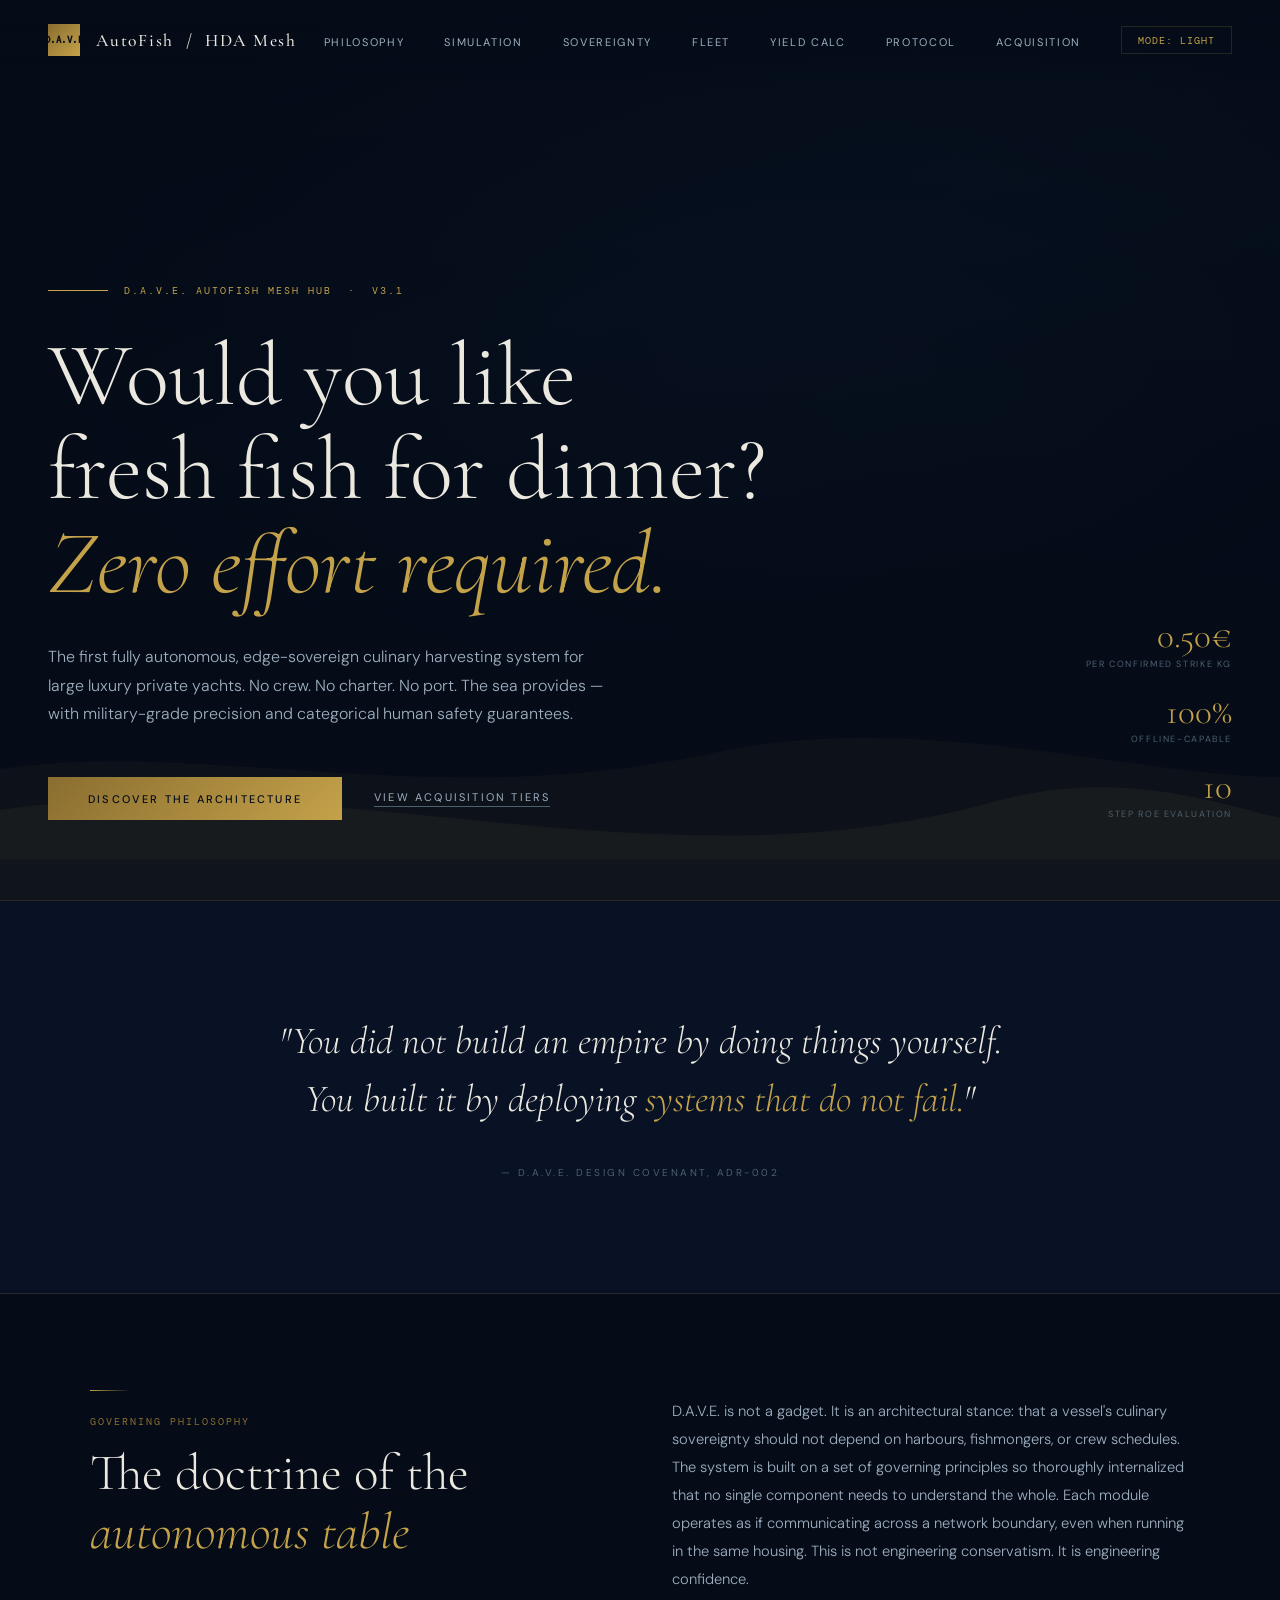
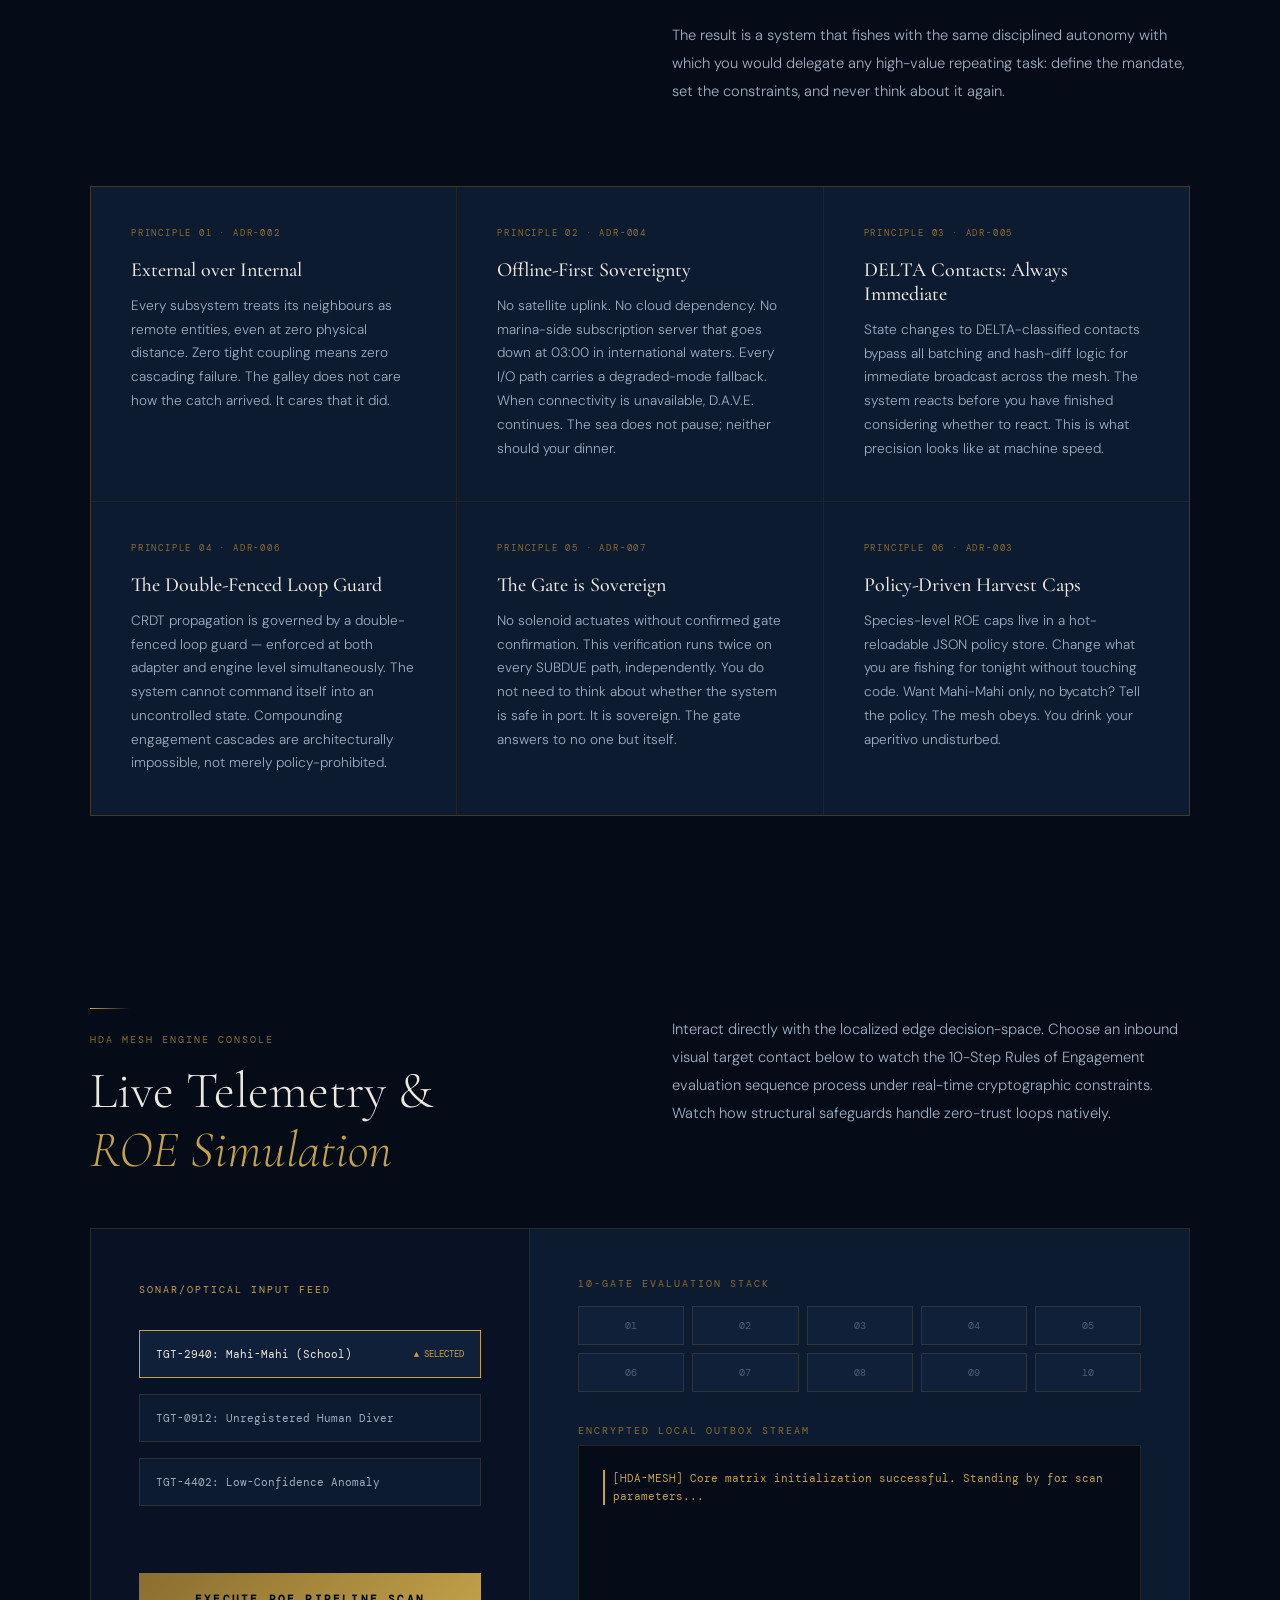
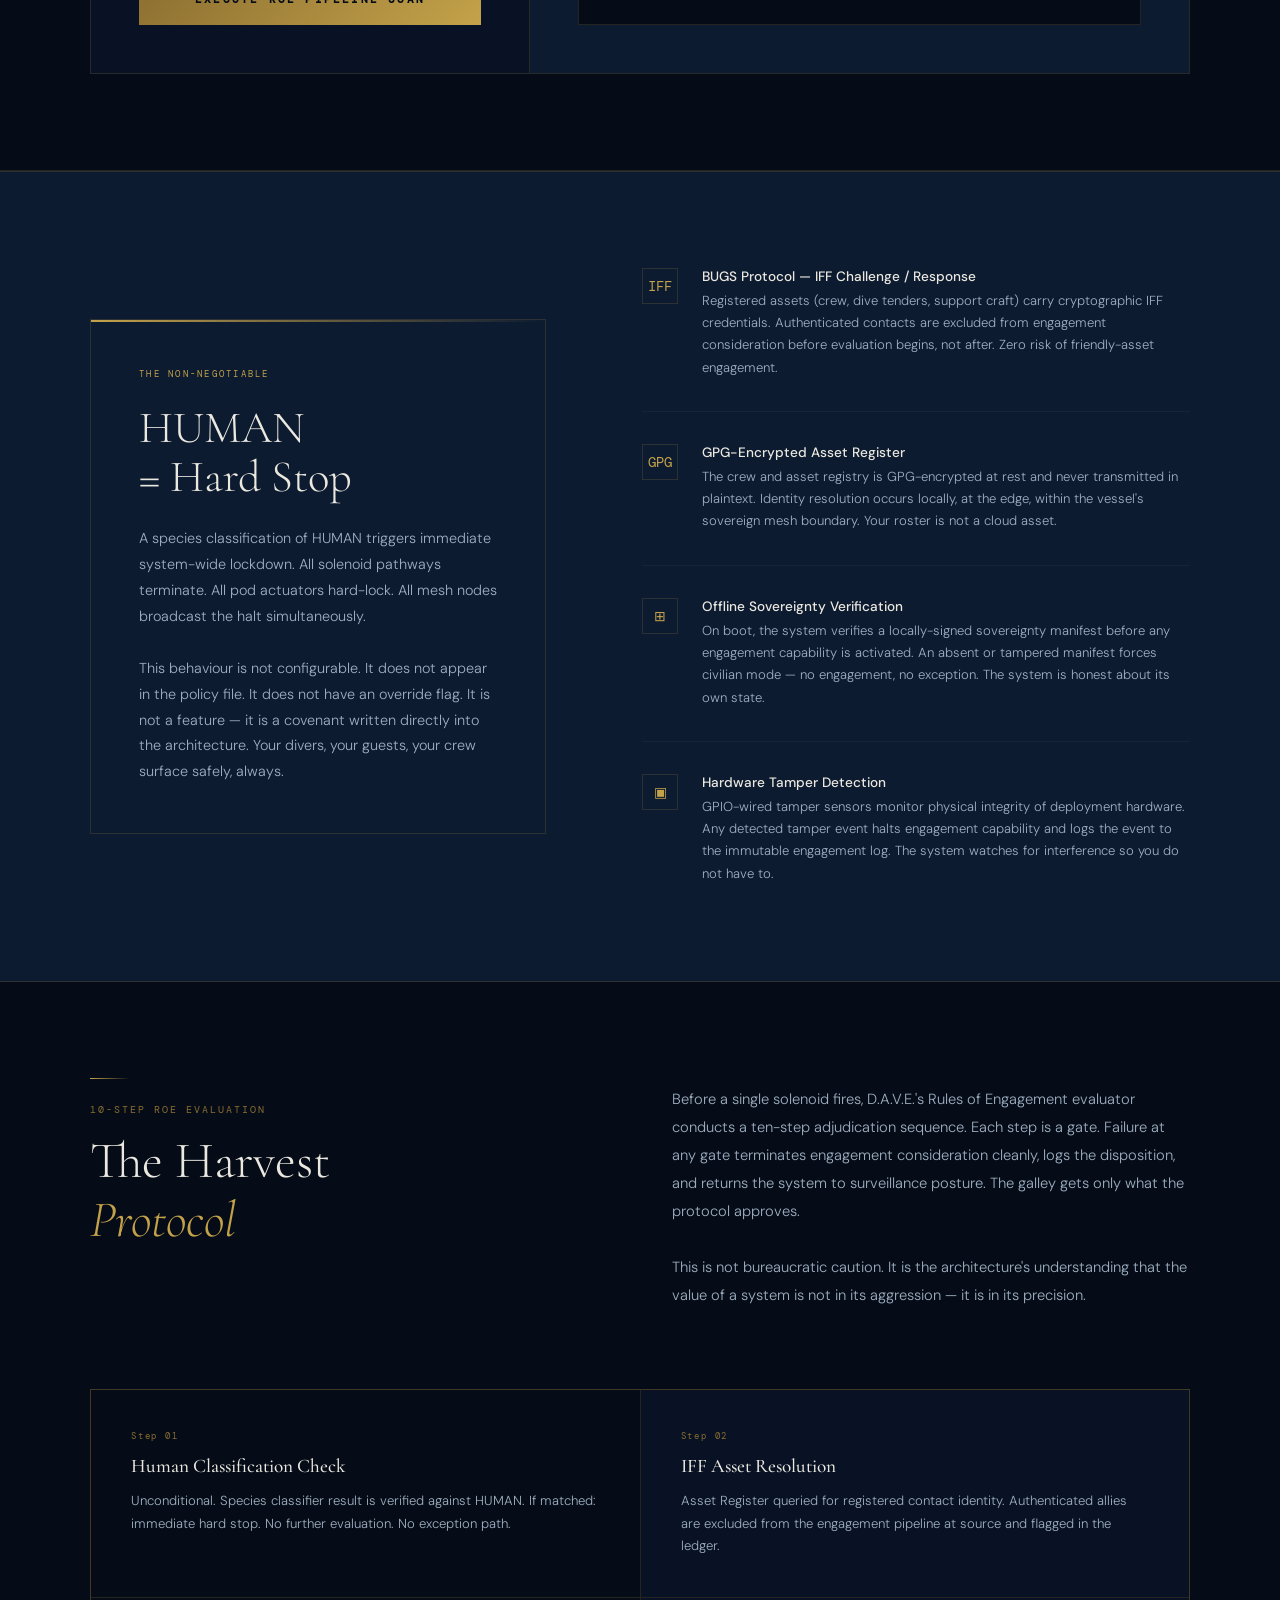
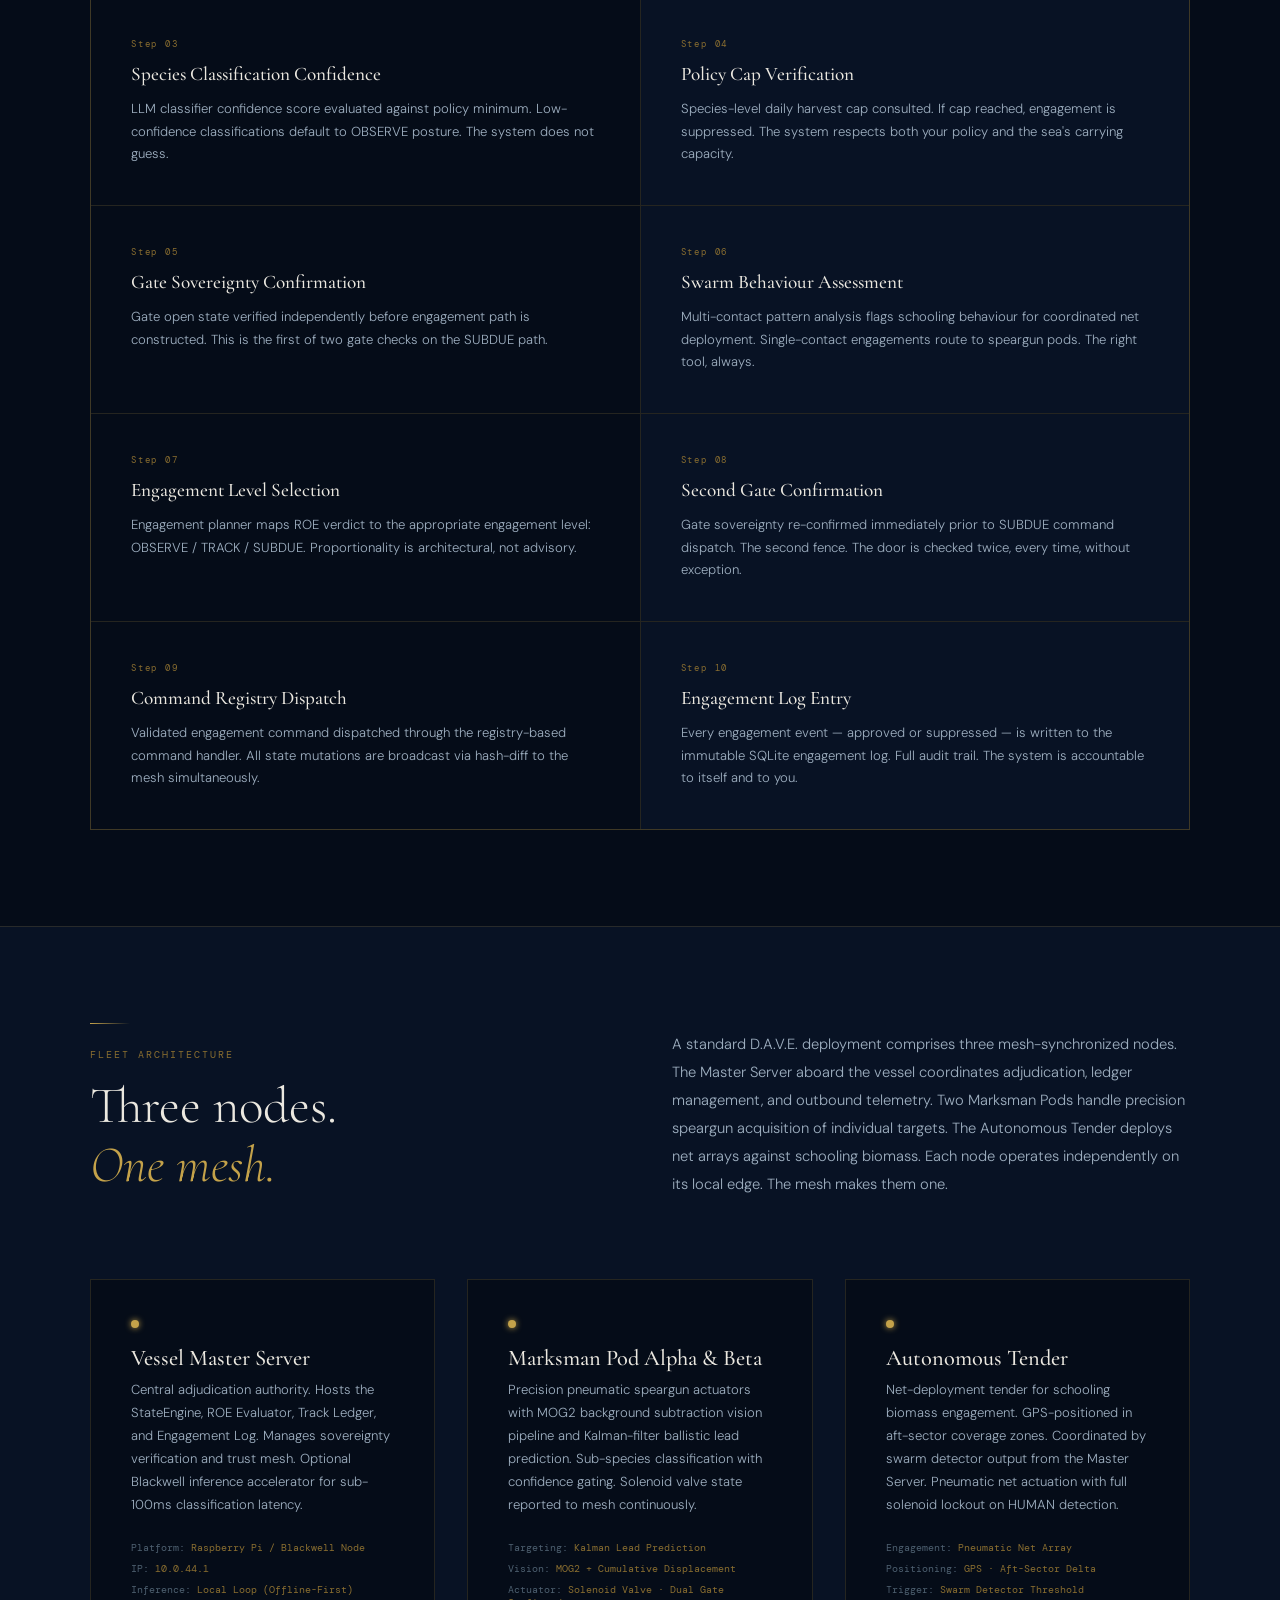
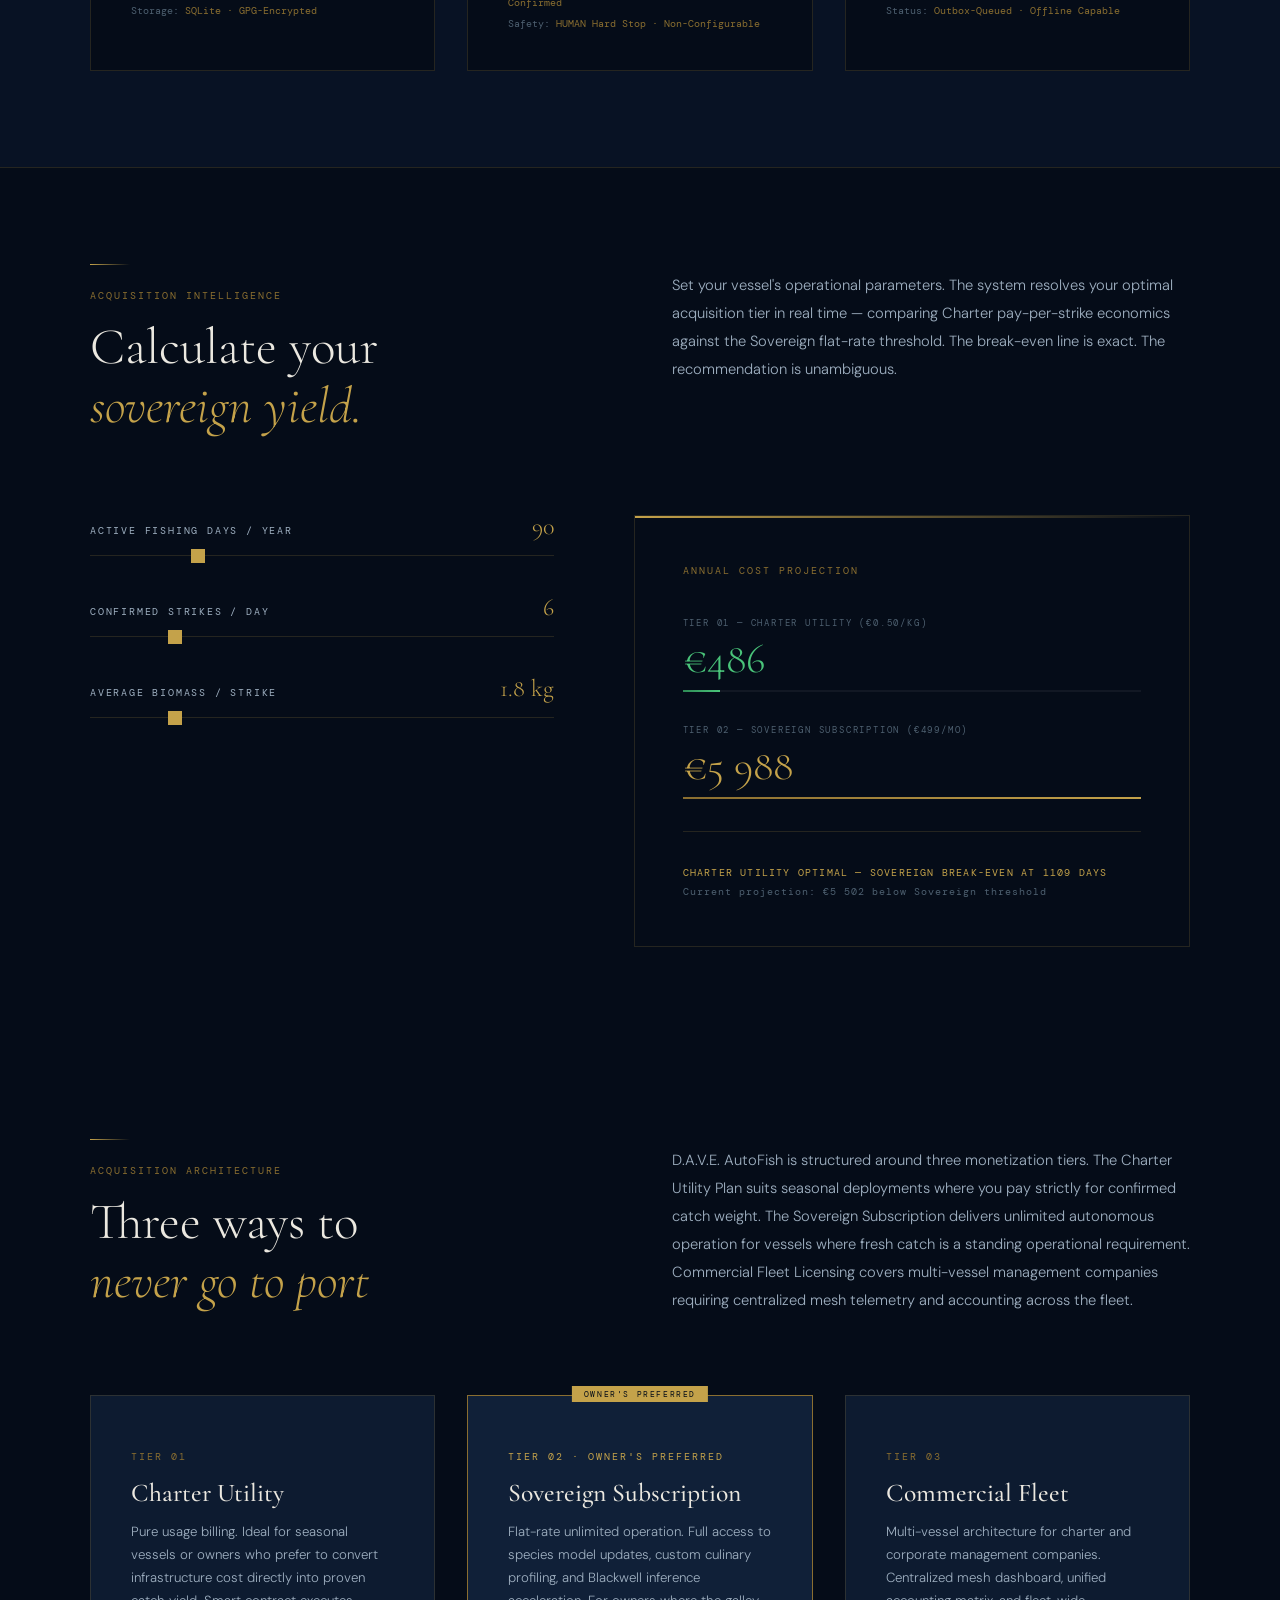
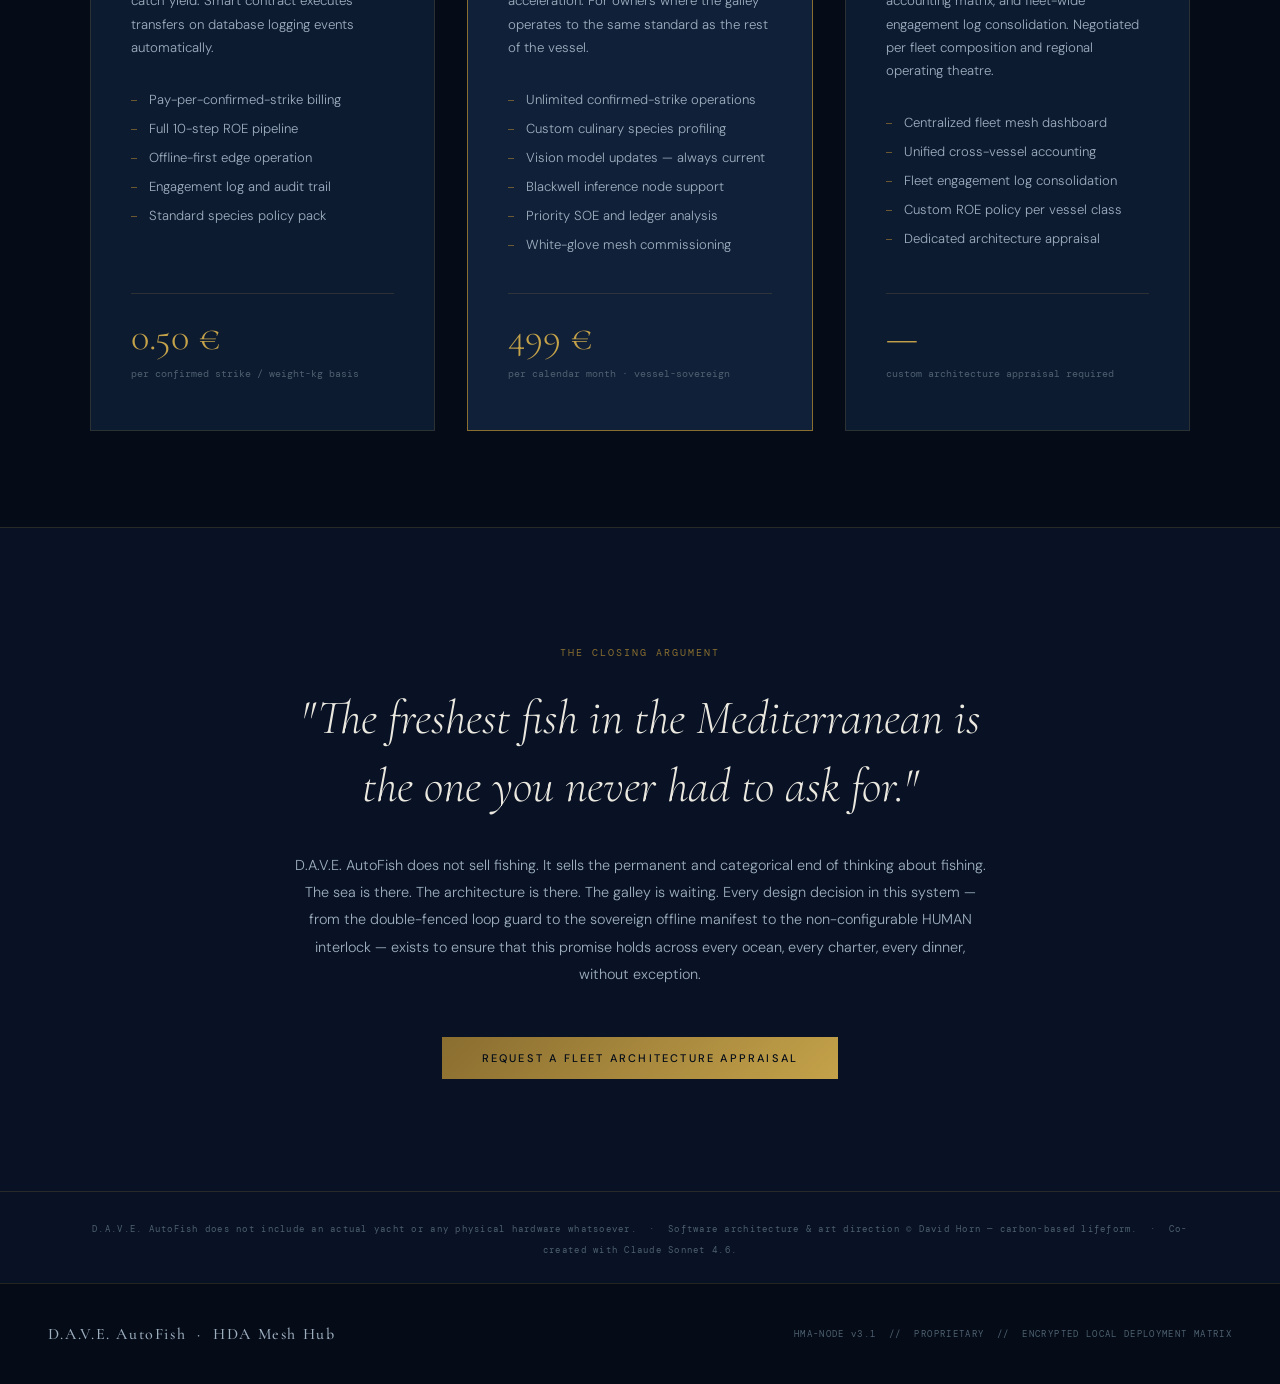
==== index.html @ 8c4165ab "initial upload. licensed ccc0.6 https://sites.google.com/view/ccc00000003/startseite/index_03" ====
<!doctype html>
<html lang="en">
    <head>
        <meta charset="UTF-8" />
        <meta name="viewport" content="width=device-width, initial-scale=1.0" />
        <title>D.A.V.E. AutoFish — The Sovereign Catch</title>
        <link rel="preconnect" href="https://fonts.googleapis.com" />
        <link rel="preconnect" href="https://fonts.gstatic.com" crossorigin />
        <link
            href="https://fonts.googleapis.com/css2?family=Cormorant+Garamond:ital,wght@0,300;0,400;0,500;0,600;1,300;1,400;1,500&family=DM+Sans:wght@300;400;500&family=DM+Mono:wght@300;400&display=swap"
            rel="stylesheet"
        />

        <style>
            :root {
                --ink: #050c18;
                --deep: #081224;
                --surface: #0d1b30;
                --panel: #102038;
                --border: rgba(180, 150, 70, 0.18);
                --gold: #c4a24a;
                --gold-dim: #8a6e30;
                --gold-glow: rgba(196, 162, 74, 0.12);
                --silver: #9eafc0;
                --white: #ebe8e0;
                --muted: #4e6070;
                --transition-speed: 0.4s;
            }

            body.light-mode {
                --ink: #f4f1ea;
                --deep: #ebe8e0;
                --surface: #e2ddd3;
                --panel: #d5cfc2;
                --border: rgba(138, 110, 48, 0.25);
                --gold: #8a6e30;
                --gold-dim: #5c4a20;
                --gold-glow: rgba(138, 110, 48, 0.08);
                --silver: #2c3b47;
                --white: #050c18;
                --muted: #5a6e7f;
            }

            *,
            *::before,
            *::after {
                box-sizing: border-box;
                margin: 0;
                padding: 0;
            }

            html {
                scroll-behavior: smooth;
            }

            body {
                font-family: "DM Sans", sans-serif;
                background: var(--ink);
                color: var(--white);
                overflow-x: hidden;
                transition:
                    background var(--transition-speed),
                    color var(--transition-speed);
            }

            /* ── Typography ───────────────────────────────────── */
            .serif {
                font-family: "Cormorant Garamond", serif;
            }
            .mono {
                font-family: "DM Mono", monospace;
            }
            .label {
                font-family: "DM Mono", monospace;
                font-size: 10px;
                letter-spacing: 0.2em;
                text-transform: uppercase;
                color: var(--gold-dim);
            }
            .label-bright {
                font-family: "DM Mono", monospace;
                font-size: 10px;
                letter-spacing: 0.2em;
                text-transform: uppercase;
                color: var(--gold);
            }

            /* ── Utility ──────────────────────────────────────── */
            .gold-line {
                display: block;
                width: 40px;
                height: 1px;
                background: linear-gradient(90deg, var(--gold), transparent);
                margin-bottom: 1.5rem;
            }

            .divider {
                border: none;
                border-top: 1px solid var(--border);
                margin: 0;
            }

            /* ── NAV ──────────────────────────────────────────── */
            nav {
                position: fixed;
                top: 0;
                left: 0;
                right: 0;
                z-index: 100;
                display: flex;
                align-items: center;
                justify-content: space-between;
                padding: 1.5rem 3rem;
                background: linear-gradient(to bottom, var(--ink), transparent);
                transition: background var(--transition-speed);
            }

            .nav-brand {
                display: flex;
                align-items: center;
                gap: 1rem;
            }
            .nav-badge {
                width: 32px;
                height: 32px;
                background: linear-gradient(
                    135deg,
                    var(--gold-dim),
                    var(--gold)
                );
                display: flex;
                align-items: center;
                justify-content: center;
                font-family: "DM Mono", monospace;
                font-size: 9px;
                color: #050c18;
                font-weight: 600;
                letter-spacing: 0.05em;
            }
            .nav-title {
                font-family: "Cormorant Garamond", serif;
                font-size: 1.1rem;
                font-weight: 500;
                letter-spacing: 0.1em;
                color: var(--white);
            }
            .nav-right {
                display: flex;
                align-items: center;
                gap: 2.5rem;
            }
            .nav-links {
                display: flex;
                gap: 2.5rem;
                list-style: none;
            }
            .nav-links a {
                font-size: 11px;
                letter-spacing: 0.15em;
                text-transform: uppercase;
                color: var(--silver);
                text-decoration: none;
                transition: color 0.3s;
            }
            .nav-links a:hover {
                color: var(--gold);
            }

            /* Mode Switcher Button */
            .theme-toggle {
                background: transparent;
                border: 1px solid var(--border);
                color: var(--gold);
                font-family: "DM Mono", monospace;
                font-size: 10px;
                padding: 0.4rem 1rem;
                cursor: pointer;
                letter-spacing: 0.1em;
                text-transform: uppercase;
                transition: all 0.3s ease;
            }
            .theme-toggle:hover {
                background: var(--gold-glow);
                border-color: var(--gold);
            }

            /* ── HERO ─────────────────────────────────────────── */
            .hero {
                min-height: 100vh;
                display: flex;
                flex-direction: column;
                justify-content: flex-end;
                padding: 6rem 3rem 5rem;
                position: relative;
                overflow: hidden;
            }

            .hero-bg {
                position: absolute;
                inset: 0;
                background: linear-gradient(
                    160deg,
                    var(--ink) 0%,
                    var(--deep) 40%,
                    var(--ink) 100%
                );
                z-index: 1;
            }

            .hero-img-overlay {
                position: absolute;
                inset: 0;
                background-size: cover;
                background-position: center;
                opacity: 0.25;
                mix-blend-mode: luminosity;
                transition:
                    background-image 1.5s ease-in-out,
                    opacity var(--transition-speed);
                z-index: 2;
            }
            body.light-mode .hero-img-overlay {
                opacity: 0.12;
            }

            .hero-gradient-shroud {
                position: absolute;
                inset: 0;
                background:
                    radial-gradient(
                        ellipse 80% 60% at 65% 40%,
                        transparent 0%,
                        var(--ink) 80%
                    ),
                    linear-gradient(to top, var(--ink) 10%, transparent 100%);
                z-index: 3;
            }

            /* Animated wave lines */
            .hero-waves {
                position: absolute;
                inset: 0;
                overflow: hidden;
                pointer-events: none;
                z-index: 4;
            }
            .wave-svg {
                position: absolute;
                bottom: -20px;
                left: -5%;
                width: 110%;
                opacity: 0.06;
                animation: waveDrift 18s ease-in-out infinite;
            }
            .wave-svg path {
                fill: var(--gold);
                transition: fill var(--transition-speed);
            }
            .wave-svg:nth-child(2) {
                opacity: 0.04;
                animation-duration: 24s;
                animation-direction: reverse;
                bottom: 40px;
            }
            @keyframes waveDrift {
                0%,
                100% {
                    transform: translateX(0) scaleY(1);
                }
                50% {
                    transform: translateX(-3%) scaleY(1.05);
                }
            }

            .hero-content {
                position: relative;
                max-width: 780px;
                z-index: 5;
            }

            .hero-kicker {
                display: flex;
                align-items: center;
                gap: 1rem;
                margin-bottom: 2rem;
            }
            .hero-kicker-line {
                width: 60px;
                height: 1px;
                background: var(--gold);
            }

            .hero-headline {
                font-family: "Cormorant Garamond", serif;
                font-size: clamp(3rem, 7vw, 6rem);
                font-weight: 300;
                line-height: 1.05;
                color: var(--white);
                margin-bottom: 2rem;
            }
            .hero-headline em {
                font-style: italic;
                color: var(--gold);
            }

            .hero-sub {
                font-size: 1rem;
                font-weight: 300;
                line-height: 1.8;
                color: var(--silver);
                max-width: 560px;
                margin-bottom: 3rem;
            }

            .hero-cta-group {
                display: flex;
                align-items: center;
                gap: 2rem;
            }

            .cta-primary {
                display: inline-block;
                padding: 0.9rem 2.5rem;
                background: linear-gradient(
                    135deg,
                    var(--gold-dim),
                    var(--gold)
                );
                color: #050c18;
                font-size: 11px;
                letter-spacing: 0.2em;
                text-transform: uppercase;
                font-weight: 500;
                text-decoration: none;
                transition: opacity 0.2s;
            }
            .cta-primary:hover {
                opacity: 0.85;
            }

            .cta-secondary {
                display: inline-block;
                color: var(--silver);
                font-size: 11px;
                letter-spacing: 0.2em;
                text-transform: uppercase;
                text-decoration: none;
                border-bottom: 1px solid var(--muted);
                padding-bottom: 2px;
                transition:
                    color 0.2s,
                    border-color 0.2s;
            }
            .cta-secondary:hover {
                color: var(--gold);
                border-color: var(--gold);
            }

            .hero-stat-strip {
                position: absolute;
                right: 3rem;
                bottom: 5rem;
                display: flex;
                flex-direction: column;
                gap: 1.5rem;
                align-items: flex-end;
                z-index: 5;
            }
            .hero-stat {
                text-align: right;
            }
            .hero-stat-num {
                font-family: "Cormorant Garamond", serif;
                font-size: 2.2rem;
                font-weight: 300;
                color: var(--gold);
                line-height: 1;
            }
            .hero-stat-desc {
                font-size: 9px;
                letter-spacing: 0.18em;
                text-transform: uppercase;
                color: var(--muted);
                display: block;
                margin-top: 4px;
            }

            /* ── INTRO STATEMENT ──────────────────────────────── */
            .statement {
                padding: 7rem 3rem;
                background: var(--deep);
                border-top: 1px solid var(--border);
                border-bottom: 1px solid var(--border);
                transition:
                    background var(--transition-speed),
                    border var(--transition-speed);
            }
            .statement-inner {
                max-width: 900px;
                margin: 0 auto;
                text-align: center;
            }
            .statement-quote {
                font-family: "Cormorant Garamond", serif;
                font-size: clamp(1.6rem, 3vw, 2.6rem);
                font-weight: 300;
                font-style: italic;
                line-height: 1.5;
                color: var(--white);
                margin-bottom: 2rem;
            }
            .statement-quote span {
                color: var(--gold);
            }
            .statement-attr {
                font-size: 10px;
                letter-spacing: 0.25em;
                text-transform: uppercase;
                color: var(--muted);
            }

            /* ── SECTION SHELL ────────────────────────────────── */
            .section {
                padding: 6rem 3rem;
                transition: background var(--transition-speed);
            }
            .section-inner {
                max-width: 1100px;
                margin: 0 auto;
            }
            .section-header {
                display: grid;
                grid-template-columns: 1fr 1fr;
                gap: 4rem;
                align-items: start;
                margin-bottom: 5rem;
            }
            .section-title {
                font-family: "Cormorant Garamond", serif;
                font-size: clamp(2rem, 4vw, 3.2rem);
                font-weight: 300;
                line-height: 1.15;
                color: var(--white);
            }
            .section-title em {
                font-style: italic;
                color: var(--gold);
            }
            .section-body {
                font-size: 0.92rem;
                line-height: 1.9;
                color: var(--silver);
                font-weight: 300;
            }

            /* ── PRINCIPLES GRID ──────────────────────────────── */
            .principles-grid {
                display: grid;
                grid-template-columns: repeat(3, 1fr);
                gap: 1px;
                background: var(--border);
                border: 1px solid var(--border);
                transition:
                    background var(--transition-speed),
                    border var(--transition-speed);
            }
            .principle {
                background: var(--surface);
                padding: 2.5rem;
                transition: background var(--transition-speed);
            }
            .principle:hover {
                background: var(--panel);
            }
            .principle-num {
                font-family: "DM Mono", monospace;
                font-size: 9px;
                letter-spacing: 0.2em;
                color: var(--gold-dim);
                display: block;
                margin-bottom: 1.2rem;
            }
            .principle-title {
                font-family: "Cormorant Garamond", serif;
                font-size: 1.25rem;
                font-weight: 500;
                color: var(--white);
                margin-bottom: 0.75rem;
            }
            .principle-text {
                font-size: 0.85rem;
                line-height: 1.75;
                color: var(--silver);
                font-weight: 300;
            }

            /* ── INTERACTIVE MESH MATRIX INTERFACE ────────────────── */
            .console-section {
                background: var(--ink);
                padding: 6rem 3rem;
                border-bottom: 1px solid var(--border);
                transition:
                    background var(--transition-speed),
                    border var(--transition-speed);
            }
            .console-wrapper {
                max-width: 1100px;
                margin: 0 auto;
                border: 1px solid var(--border);
                background: var(--deep);
                display: grid;
                grid-template-columns: 1fr 1.5fr;
                position: relative;
                overflow: hidden;
            }

            .lockdown-overlay {
                position: absolute;
                inset: 0;
                background: rgba(220, 53, 69, 0.18);
                border: 2px solid #dc3545;
                pointer-events: none;
                opacity: 0;
                z-index: 20;
                display: flex;
                align-items: center;
                justify-content: center;
            }
            .lockdown-overlay.active {
                animation: lockdownPulse 0.4s ease-in-out 4;
            }
            .lockdown-banner {
                font-family: "DM Mono", monospace;
                font-size: 13px;
                letter-spacing: 0.3em;
                color: #dc3545;
                text-transform: uppercase;
                font-weight: bold;
                text-shadow: 0 0 20px rgba(220,53,69,0.8);
                opacity: 0;
                transition: opacity 0.1s;
            }
            .lockdown-overlay.active .lockdown-banner {
                opacity: 1;
            }
            @keyframes lockdownPulse {
                0%, 100% { opacity: 0; }
                50% { opacity: 1; }
            }
            .console-controls {
                padding: 3rem;
                border-right: 1px solid var(--border);
                display: flex;
                flex-direction: column;
                justify-content: space-between;
            }
            .target-select-panel {
                display: flex;
                flex-direction: column;
                gap: 1rem;
                margin-top: 2rem;
                margin-bottom: 2rem;
            }
            .target-btn {
                background: var(--surface);
                border: 1px solid var(--border);
                color: var(--silver);
                padding: 1rem;
                text-align: left;
                font-family: "DM Mono", monospace;
                font-size: 11px;
                cursor: pointer;
                transition: all 0.3s;
                display: flex;
                justify-content: space-between;
                align-items: center;
            }
            .target-btn:hover,
            .target-btn.active {
                border-color: var(--gold);
                color: var(--white);
                background: var(--panel);
            }
            .target-btn.active::after {
                content: "▲ SELECTED";
                font-size: 9px;
                color: var(--gold);
            }
            .fire-btn {
                background: linear-gradient(
                    135deg,
                    var(--gold-dim),
                    var(--gold)
                );
                color: var(--ink);
                border: none;
                padding: 1.2rem;
                font-family: "DM Mono", monospace;
                font-weight: bold;
                letter-spacing: 0.2em;
                text-transform: uppercase;
                cursor: pointer;
                font-size: 11px;
                transition: opacity 0.3s;
            }
            .fire-btn:hover {
                opacity: 0.9;
            }

            .console-monitor {
                padding: 3rem;
                display: flex;
                flex-direction: column;
                justify-content: space-between;
                background: var(--surface);
            }
            .pipeline-visualizer {
                display: grid;
                grid-template-columns: repeat(5, 1fr);
                gap: 0.5rem;
                margin-bottom: 2rem;
            }
            .pipeline-dot {
                background: var(--panel);
                border: 1px solid var(--border);
                padding: 0.75rem 0.5rem;
                text-align: center;
                font-family: "DM Mono", monospace;
                font-size: 10px;
                color: var(--muted);
                transition: all 0.2s ease;
            }
            .pipeline-dot.passed {
                background: rgba(40, 167, 69, 0.15);
                border-color: #28a745;
                color: #28a745;
            }
            .pipeline-dot.failed {
                background: rgba(220, 53, 69, 0.2);
                border-color: #dc3545;
                color: #dc3545;
                animation: flashLockdown 0.5s infinite alternate;
            }
            .pipeline-dot.active-step {
                border-color: var(--gold);
                color: var(--white);
                box-shadow: 0 0 8px var(--gold-glow);
            }
            @keyframes flashLockdown {
                0% {
                    background: rgba(220, 53, 69, 0.2);
                }
                100% {
                    background: rgba(220, 53, 69, 0.5);
                }
            }

            .terminal-window {
                background: var(--ink);
                border: 1px solid var(--border);
                padding: 1.5rem;
                font-family: "DM Mono", monospace;
                font-size: 11px;
                color: #a9b7c6;
                height: 180px;
                overflow-y: auto;
                line-height: 1.6;
            }
            .terminal-line {
                margin-bottom: 0.4rem;
                border-left: 2px solid transparent;
                padding-left: 0.5rem;
            }
            .terminal-line.system {
                border-color: var(--gold);
                color: var(--gold);
            }
            .terminal-line.success {
                border-color: #28a745;
                color: #28a745;
            }
            .terminal-line.danger {
                border-color: #dc3545;
                color: #dc3545;
                font-weight: bold;
            }

            /* ── SAFETY ───────────────────────────────────────── */
            .safety-section {
                background: var(--surface);
                border-top: 1px solid var(--border);
                border-bottom: 1px solid var(--border);
                padding: 6rem 3rem;
                transition:
                    background var(--transition-speed),
                    border var(--transition-speed);
            }
            .safety-inner {
                max-width: 1100px;
                margin: 0 auto;
                display: grid;
                grid-template-columns: 1fr 1.2fr;
                gap: 6rem;
                align-items: center;
            }
            .safety-callout {
                border: 1px solid var(--border);
                padding: 3rem;
                position: relative;
                transition: background var(--transition-speed);
            }
            .safety-callout::before {
                content: "";
                position: absolute;
                top: 0;
                left: 0;
                right: 0;
                height: 2px;
                background: linear-gradient(90deg, var(--gold), transparent);
            }
            .safety-callout-label {
                font-family: "DM Mono", monospace;
                font-size: 9px;
                letter-spacing: 0.25em;
                text-transform: uppercase;
                color: var(--gold);
                margin-bottom: 1.5rem;
                display: block;
            }
            .safety-callout-headline {
                font-family: "Cormorant Garamond", serif;
                font-size: 2.8rem;
                font-weight: 300;
                line-height: 1.1;
                color: var(--white);
                margin-bottom: 1.5rem;
            }
            .safety-callout-text {
                font-size: 0.9rem;
                line-height: 1.8;
                color: var(--silver);
                font-weight: 300;
            }
            .safety-specs {
                display: flex;
                flex-direction: column;
                gap: 2rem;
            }
            .spec-row {
                display: flex;
                gap: 1.5rem;
                align-items: flex-start;
                padding-bottom: 2rem;
                border-bottom: 1px solid rgba(255, 255, 255, 0.04);
            }
            .spec-row:last-child {
                border-bottom: none;
                padding-bottom: 0;
            }
            .spec-icon {
                width: 36px;
                height: 36px;
                flex-shrink: 0;
                border: 1px solid var(--border);
                display: flex;
                align-items: center;
                justify-content: center;
                color: var(--gold);
                font-size: 14px;
                font-family: "DM Mono", monospace;
                transition: border var(--transition-speed);
            }
            .spec-title {
                font-size: 0.85rem;
                font-weight: 500;
                color: var(--white);
                margin-bottom: 0.3rem;
            }
            .spec-text {
                font-size: 0.82rem;
                line-height: 1.7;
                color: var(--silver);
                font-weight: 300;
            }

            /* ── ROE / HARVEST PROTOCOL ───────────────────────── */
            .roe-grid {
                display: grid;
                grid-template-columns: repeat(2, 1fr);
                gap: 1px;
                background: var(--border);
                border: 1px solid var(--border);
                margin-top: 4rem;
                transition:
                    background var(--transition-speed),
                    border var(--transition-speed);
            }
            .roe-cell {
                background: var(--ink);
                padding: 2.5rem;
                display: flex;
                flex-direction: column;
                gap: 0.75rem;
                transition: background var(--transition-speed);
            }
            .roe-cell:nth-child(even) {
                background: var(--deep);
            }
            .roe-step {
                font-family: "DM Mono", monospace;
                font-size: 9px;
                color: var(--gold-dim);
                letter-spacing: 0.2em;
            }
            .roe-title {
                font-family: "Cormorant Garamond", serif;
                font-size: 1.2rem;
                color: var(--white);
                font-weight: 500;
            }
            .roe-text {
                font-size: 0.82rem;
                line-height: 1.7;
                color: var(--silver);
                font-weight: 300;
            }

            /* ── FLEET ────────────────────────────────────────── */
            .fleet-section {
                background: var(--deep);
                border-top: 1px solid var(--border);
                padding: 6rem 3rem;
                transition:
                    background var(--transition-speed),
                    border var(--transition-speed);
            }
            .fleet-nodes {
                display: grid;
                grid-template-columns: repeat(3, 1fr);
                gap: 2rem;
                margin-top: 4rem;
            }
            .node-card {
                border: 1px solid var(--border);
                background: var(--ink);
                padding: 2.5rem;
                position: relative;
                overflow: hidden;
                transition:
                    border-color 0.3s,
                    background var(--transition-speed);
            }
            .node-card:hover {
                border-color: var(--gold-dim);
            }
            .node-card::after {
                content: "";
                position: absolute;
                top: 0;
                left: 0;
                right: 0;
                height: 1px;
                background: linear-gradient(90deg, var(--gold), transparent);
                opacity: 0;
                transition: opacity 0.3s;
            }
            .node-card:hover::after {
                opacity: 1;
            }
            .node-title {
                font-family: "Cormorant Garamond", serif;
                font-size: 1.4rem;
                font-weight: 500;
                color: var(--white);
                margin: 1rem 0 0.5rem;
            }
            .node-text {
                font-size: 0.82rem;
                line-height: 1.75;
                color: var(--silver);
                font-weight: 300;
            }
            .node-spec-list {
                margin-top: 1.5rem;
                display: flex;
                flex-direction: column;
                gap: 0.5rem;
            }
            .node-spec {
                font-family: "DM Mono", monospace;
                font-size: 10px;
                color: var(--muted);
            }
            .node-spec span {
                color: var(--gold-dim);
            }
            .node-pulse {
                width: 8px;
                height: 8px;
                border-radius: 50%;
                background: var(--gold);
                box-shadow: 0 0 6px var(--gold);
                animation: nodePulse 2.5s ease-in-out infinite;
            }
            @keyframes nodePulse {
                0%,
                100% {
                    opacity: 1;
                    transform: scale(1);
                }
                50% {
                    opacity: 0.5;
                    transform: scale(0.8);
                }
            }

            /* ── PRICING ──────────────────────────────────────── */
            .pricing-section {
                padding: 6rem 3rem;
                transition: background var(--transition-speed);
            }
            .pricing-grid {
                display: grid;
                grid-template-columns: repeat(3, 1fr);
                gap: 2rem;
                margin-top: 4rem;
            }
            .tier {
                border: 1px solid var(--border);
                background: var(--surface);
                padding: 3rem 2.5rem;
                display: flex;
                flex-direction: column;
                justify-content: space-between;
                transition:
                    border-color 0.3s,
                    background var(--transition-speed);
                position: relative;
            }
            .tier:hover {
                border-color: var(--gold-dim);
                background: var(--panel);
            }
            .tier-featured {
                border-color: var(--gold-dim);
                background: var(--panel);
            }
            .tier-featured::before {
                content: "OWNER'S PREFERRED";
                position: absolute;
                top: -10px;
                left: 50%;
                transform: translateX(-50%);
                font-family: "DM Mono", monospace;
                font-size: 8px;
                letter-spacing: 0.2em;
                background: var(--gold);
                color: #050c18;
                padding: 3px 12px;
            }
            .tier-name {
                font-family: "Cormorant Garamond", serif;
                font-size: 1.6rem;
                font-weight: 500;
                color: var(--white);
                margin: 0.75rem 0;
            }
            .tier-desc {
                font-size: 0.83rem;
                line-height: 1.75;
                color: var(--silver);
                font-weight: 300;
                margin-bottom: 2rem;
            }
            .tier-price {
                font-family: "Cormorant Garamond", serif;
                font-size: 2.4rem;
                font-weight: 300;
                color: var(--gold);
                line-height: 1;
                margin-bottom: 0.3rem;
            }
            .tier-price-note {
                font-family: "DM Mono", monospace;
                font-size: 10px;
                color: var(--muted);
            }
            .tier-features {
                margin-top: 2rem;
                list-style: none;
                display: flex;
                flex-direction: column;
                gap: 0.75rem;
            }
            .tier-features li {
                font-size: 0.82rem;
                color: var(--silver);
                font-weight: 300;
                display: flex;
                align-items: flex-start;
                gap: 0.75rem;
            }
            .tier-features li::before {
                content: "—";
                color: var(--gold-dim);
                flex-shrink: 0;
                font-family: "DM Mono", monospace;
                font-size: 10px;
                margin-top: 3px;
            }

            /* ── YIELD CALCULATOR ─────────────────────────────── */
            .yield-section {
                background: var(--ink);
                border-top: 1px solid var(--border);
                padding: 6rem 3rem;
                transition: background var(--transition-speed), border var(--transition-speed);
            }
            .yield-grid {
                display: grid;
                grid-template-columns: 1fr 1.2fr;
                gap: 5rem;
                margin-top: 4rem;
                align-items: start;
            }
            .yield-controls {
                display: flex;
                flex-direction: column;
                gap: 2.5rem;
            }
            .yield-param {
                display: flex;
                flex-direction: column;
                gap: 0.75rem;
            }
            .yield-param-header {
                display: flex;
                justify-content: space-between;
                align-items: baseline;
            }
            .yield-param-label {
                font-family: "DM Mono", monospace;
                font-size: 10px;
                letter-spacing: 0.18em;
                text-transform: uppercase;
                color: var(--silver);
            }
            .yield-param-value {
                font-family: "Cormorant Garamond", serif;
                font-size: 1.5rem;
                font-weight: 300;
                color: var(--gold);
                line-height: 1;
            }
            .yield-slider {
                -webkit-appearance: none;
                appearance: none;
                width: 100%;
                height: 1px;
                background: var(--border);
                outline: none;
                cursor: pointer;
                margin-top: 0.25rem;
            }
            .yield-slider::-webkit-slider-thumb {
                -webkit-appearance: none;
                appearance: none;
                width: 14px;
                height: 14px;
                background: var(--gold);
                cursor: pointer;
                border: none;
            }
            .yield-slider::-moz-range-thumb {
                width: 14px;
                height: 14px;
                background: var(--gold);
                cursor: pointer;
                border: none;
                border-radius: 0;
            }
            .yield-output {
                border: 1px solid var(--border);
                padding: 3rem;
                position: relative;
                display: flex;
                flex-direction: column;
                gap: 2rem;
                transition: border var(--transition-speed);
            }
            .yield-output::before {
                content: "";
                position: absolute;
                top: 0; left: 0; right: 0;
                height: 2px;
                background: linear-gradient(90deg, var(--gold), transparent);
            }
            .yield-tier-row {
                display: flex;
                flex-direction: column;
                gap: 0.6rem;
            }
            .yield-tier-label {
                font-family: "DM Mono", monospace;
                font-size: 9px;
                letter-spacing: 0.2em;
                text-transform: uppercase;
                color: var(--muted);
            }
            .yield-tier-cost {
                font-family: "Cormorant Garamond", serif;
                font-size: 2.6rem;
                font-weight: 300;
                color: var(--gold);
                line-height: 1;
                transition: color 0.3s;
            }
            .yield-tier-cost.optimal {
                color: #4ac47a;
            }
            .yield-bar-container {
                height: 2px;
                background: rgba(255,255,255,0.05);
                position: relative;
                overflow: hidden;
            }
            .yield-bar {
                height: 100%;
                background: linear-gradient(90deg, var(--gold-dim), var(--gold));
                transition: width 0.5s cubic-bezier(0.4,0,0.2,1);
                width: 0%;
            }
            .yield-bar.optimal {
                background: linear-gradient(90deg, #2e8b55, #4ac47a);
            }
            .yield-divider {
                border: none;
                border-top: 1px solid var(--border);
                transition: border var(--transition-speed);
            }
            .yield-recommendation {
                font-family: "DM Mono", monospace;
                font-size: 10px;
                letter-spacing: 0.12em;
                text-transform: uppercase;
                color: var(--gold);
                line-height: 1.7;
            }
            .yield-breakeven {
                font-family: "DM Mono", monospace;
                font-size: 10px;
                color: var(--muted);
                letter-spacing: 0.1em;
                margin-top: 0.25rem;
            }

            /* ── MANIFESTO ────────────────────────────────────── */
            .manifesto {
                background: var(--deep);
                border-top: 1px solid var(--border);
                padding: 7rem 3rem;
                text-align: center;
                transition:
                    background var(--transition-speed),
                    border var(--transition-speed);
            }
            .manifesto-inner {
                max-width: 700px;
                margin: 0 auto;
            }
            .manifesto-headline {
                font-family: "Cormorant Garamond", serif;
                font-size: clamp(2rem, 4vw, 3rem);
                font-weight: 300;
                font-style: italic;
                line-height: 1.4;
                color: var(--white);
                margin: 1.5rem 0 2rem;
            }
            .manifesto-text {
                font-size: 0.9rem;
                line-height: 1.9;
                color: var(--silver);
                font-weight: 300;
                margin-bottom: 3rem;
            }

            /* ── DISCLAIMER ───────────────────────────────────── */
            .disclaimer {
                background: var(--deep);
                border-top: 1px solid var(--border);
                padding: 1.5rem 3rem;
                transition: background var(--transition-speed), border var(--transition-speed);
            }
            .disclaimer-inner {
                max-width: 1100px;
                margin: 0 auto;
                text-align: center;
            }
            .disclaimer-text {
                font-family: "DM Mono", monospace;
                font-size: 9px;
                letter-spacing: 0.14em;
                color: var(--muted);
                line-height: 1.8;
            }

            /* ── FOOTER ───────────────────────────────────────── */
            footer {
                border-top: 1px solid var(--border);
                padding: 2.5rem 3rem;
                display: flex;
                align-items: center;
                justify-content: space-between;
                background: var(--ink);
                transition:
                    background var(--transition-speed),
                    border var(--transition-speed);
            }
            .footer-brand {
                font-family: "Cormorant Garamond", serif;
                font-size: 1rem;
                font-weight: 500;
                letter-spacing: 0.1em;
                color: var(--silver);
            }
            .footer-meta {
                font-family: "DM Mono", monospace;
                font-size: 9px;
                letter-spacing: 0.15em;
                color: var(--muted);
            }

            /* ── FADE-IN ANIMATION ────────────────────────────── */
            .fade-in {
                opacity: 0;
                transform: translateY(24px);
                transition:
                    opacity 0.8s ease,
                    transform 0.8s ease;
            }
            .fade-in.visible {
                opacity: 1;
                transform: translateY(0);
            }

            /* ── RESPONSIVE ───────────────────────────────────── */
            @media (max-width: 900px) {
                nav {
                    padding: 1.2rem 1.5rem;
                }
                .nav-links {
                    display: none;
                }
                .hero {
                    padding: 5rem 1.5rem 4rem;
                }
                .hero-stat-strip {
                    display: none;
                }
                .section,
                .safety-section,
                .fleet-section,
                .pricing-section,
                .console-section {
                    padding: 4rem 1.5rem;
                }
                .section-header {
                    grid-template-columns: 1fr;
                    gap: 1.5rem;
                }
                .principles-grid {
                    grid-template-columns: 1fr;
                }
                .console-wrapper {
                    grid-template-columns: 1fr;
                }
                .console-controls {
                    border-right: none;
                    border-bottom: 1px solid var(--border);
                }
                .safety-inner {
                    grid-template-columns: 1fr;
                    gap: 3rem;
                }
                .fleet-nodes,
                .pricing-grid {
                    grid-template-columns: 1fr;
                }
                .roe-grid {
                    grid-template-columns: 1fr;
                }
                .statement {
                    padding: 4rem 1.5rem;
                }
                .manifesto {
                    padding: 4rem 1.5rem;
                }
                footer {
                    flex-direction: column;
                    gap: 1rem;
                    text-align: center;
                }
            }
            /* ── EASTER EGG OVERLAY ───────────────────────────── */
            .egg-overlay {
                position: fixed;
                inset: 0;
                z-index: 9999;
                background: #020810;
                display: flex;
                align-items: stretch;
                justify-content: center;
                opacity: 0;
                pointer-events: none;
                transition: opacity 0.5s ease;
                overflow-y: auto;
            }
            .egg-overlay.open {
                opacity: 1;
                pointer-events: all;
            }
            .egg-inner {
                width: 100%;
                max-width: 780px;
                margin: 0 auto;
                display: flex;
                flex-direction: column;
                min-height: 100vh;
                padding: 0 2rem 4rem;
            }
            .egg-header {
                display: flex;
                align-items: center;
                gap: 1.5rem;
                padding: 1.8rem 0 1.8rem;
                border-bottom: 1px solid rgba(196,162,74,0.15);
                position: sticky;
                top: 0;
                background: #020810;
                z-index: 2;
            }
            .egg-badge {
                font-family: "DM Mono", monospace;
                font-size: 11px;
                letter-spacing: 0.22em;
                color: #c4a24a;
                border: 1px solid rgba(196,162,74,0.4);
                padding: 0.35rem 0.7rem;
                flex-shrink: 0;
            }
            .egg-meta {
                display: flex;
                flex-direction: column;
                gap: 0.25rem;
                flex: 1;
            }
            .egg-label {
                font-family: "DM Mono", monospace;
                font-size: 9px;
                letter-spacing: 0.18em;
                text-transform: uppercase;
                color: rgba(196,162,74,0.5);
            }
            .egg-close {
                background: none;
                border: 1px solid rgba(196,162,74,0.2);
                color: rgba(196,162,74,0.5);
                font-size: 11px;
                width: 32px;
                height: 32px;
                cursor: pointer;
                display: flex;
                align-items: center;
                justify-content: center;
                transition: border-color 0.2s, color 0.2s;
                flex-shrink: 0;
            }
            .egg-close:hover {
                border-color: rgba(196,162,74,0.7);
                color: #c4a24a;
            }
            .egg-body {
                flex: 1;
                padding-top: 3.5rem;
            }
            .egg-scene {
                font-family: "Cormorant Garamond", serif;
                font-size: 1.22rem;
                font-weight: 300;
                line-height: 1.9;
                color: #ebe8e0;
                margin-bottom: 3rem;
            }
            .egg-scene p {
                margin-bottom: 1.4em;
                opacity: 0;
                transform: translateY(8px);
                transition: opacity 0.5s ease, transform 0.5s ease;
            }
            .egg-scene p.visible {
                opacity: 1;
                transform: none;
            }
            .egg-dave-block {
                font-family: "DM Mono", monospace;
                font-size: 0.78rem;
                line-height: 1.85;
                color: rgba(196,162,74,0.85);
                border-left: 2px solid rgba(196,162,74,0.3);
                padding: 1.2rem 1.5rem;
                margin: 2rem 0;
                background: rgba(196,162,74,0.04);
                opacity: 0;
                transform: translateY(8px);
                transition: opacity 0.5s ease, transform 0.5s ease;
            }
            .egg-dave-block.visible {
                opacity: 1;
                transform: none;
            }
            .egg-dave-tag {
                font-size: 8px;
                letter-spacing: 0.22em;
                color: rgba(196,162,74,0.4);
                display: block;
                margin-bottom: 0.7rem;
                text-transform: uppercase;
            }
            .egg-status-line {
                font-family: "DM Mono", monospace;
                font-size: 9px;
                letter-spacing: 0.15em;
                text-transform: uppercase;
                color: rgba(158,175,192,0.5);
                margin: 0.3rem 0;
                opacity: 0;
                transition: opacity 0.4s ease;
            }
            .egg-status-line.visible { opacity: 1; }
            .egg-status-line.pass { color: rgba(74,196,122,0.7); }
            .egg-status-line.fail { color: rgba(220,53,69,0.7); }
            .egg-status-line.warn { color: rgba(196,162,74,0.7); }
            .egg-choices {
                display: flex;
                flex-direction: column;
                gap: 1rem;
                margin-top: 1rem;
                opacity: 0;
                transition: opacity 0.4s ease 0.3s;
            }
            .egg-choices.visible {
                opacity: 1;
            }
            .egg-choice {
                background: none;
                border: 1px solid rgba(196,162,74,0.25);
                color: #ebe8e0;
                font-family: "Cormorant Garamond", serif;
                font-size: 1.05rem;
                font-weight: 300;
                text-align: left;
                padding: 1.1rem 1.5rem;
                cursor: pointer;
                transition: border-color 0.25s, background 0.25s, color 0.25s;
                line-height: 1.5;
                position: relative;
            }
            .egg-choice::before {
                content: "›";
                font-family: "DM Mono", monospace;
                font-size: 12px;
                color: rgba(196,162,74,0.4);
                margin-right: 0.9rem;
                transition: color 0.25s;
            }
            .egg-choice:hover {
                border-color: rgba(196,162,74,0.7);
                background: rgba(196,162,74,0.05);
                color: #c4a24a;
            }
            .egg-choice:hover::before { color: #c4a24a; }
            .egg-ending {
                border-top: 1px solid rgba(196,162,74,0.15);
                padding-top: 2rem;
                margin-top: 1rem;
            }
            .egg-ending-type {
                font-family: "DM Mono", monospace;
                font-size: 8px;
                letter-spacing: 0.25em;
                color: rgba(196,162,74,0.4);
                text-transform: uppercase;
                display: block;
                margin-bottom: 1rem;
            }
            .egg-restart {
                margin-top: 3rem;
                background: none;
                border: 1px solid rgba(196,162,74,0.3);
                color: rgba(196,162,74,0.6);
                font-family: "DM Mono", monospace;
                font-size: 9px;
                letter-spacing: 0.18em;
                text-transform: uppercase;
                padding: 0.8rem 1.5rem;
                cursor: pointer;
                transition: border-color 0.2s, color 0.2s;
            }
            .egg-restart:hover {
                border-color: rgba(196,162,74,0.7);
                color: #c4a24a;
            }

        </style>
    </head>
    <body>
        <nav>
            <div class="nav-brand">
                <div class="nav-badge" id="daveBadge">D.A.V.E</div>
                <span class="nav-title">AutoFish &nbsp;/&nbsp; HDA Mesh</span>
            </div>
            <div class="nav-right">
                <ul class="nav-links">
                    <li><a href="#philosophy">Philosophy</a></li>
                    <li><a href="#mesh-matrix">Simulation</a></li>
                    <li><a href="#safety">Sovereignty</a></li>
                    <li><a href="#fleet">Fleet</a></li>
                    <li><a href="#yield-calc">Yield Calc</a></li>
                    <li><a href="#protocol">Protocol</a></li>
                    <li><a href="#pricing">Acquisition</a></li>
                </ul>
                <button
                    class="theme-toggle"
                    id="themeBtn"
                    onclick="toggleTheme()"
                >
                    Mode: Light
                </button>
            </div>
        </nav>

        <section class="hero">
            <div class="hero-bg"></div>
            <div class="hero-img-overlay" id="heroImg"></div>
            <div class="hero-gradient-shroud"></div>

            <div class="hero-waves">
                <svg
                    class="wave-svg"
                    viewBox="0 0 1440 200"
                    fill="none"
                    preserveAspectRatio="none"
                >
                    <path
                        d="M0 100 C360 20 720 180 1080 80 C1260 30 1380 120 1440 100 L1440 200 L0 200Z"
                    />
                </svg>
                <svg
                    class="wave-svg"
                    viewBox="0 0 1440 200"
                    fill="none"
                    preserveAspectRatio="none"
                >
                    <path
                        d="M0 120 C240 60 480 160 800 90 C1040 40 1300 140 1440 110 L1440 200 L0 200Z"
                    />
                </svg>
            </div>

            <div class="hero-content fade-in">
                <div class="hero-kicker">
                    <div class="hero-kicker-line"></div>
                    <span class="label-bright"
                        >D.A.V.E. AutoFish Mesh Hub &nbsp;·&nbsp; v3.1</span
                    >
                </div>
                <h1 class="hero-headline">
                    Would you like<br />
                    fresh fish for dinner?<br />
                    <em>Zero effort required.</em>
                </h1>
                <p class="hero-sub">
                    The first fully autonomous, edge-sovereign culinary
                    harvesting system for large luxury private yachts. No crew.
                    No charter. No port. The sea provides — with military-grade
                    precision and categorical human safety guarantees.
                </p>
                <div class="hero-cta-group">
                    <a href="#philosophy" class="cta-primary"
                        >Discover the Architecture</a
                    >
                    <a href="#pricing" class="cta-secondary"
                        >View Acquisition Tiers</a
                    >
                </div>
            </div>

            <div class="hero-stat-strip">
                <div class="hero-stat">
                    <div class="hero-stat-num">0.50€</div>
                    <span class="hero-stat-desc">per confirmed strike kg</span>
                </div>
                <div class="hero-stat">
                    <div class="hero-stat-num">100%</div>
                    <span class="hero-stat-desc">offline-capable</span>
                </div>
                <div class="hero-stat">
                    <div class="hero-stat-num">10</div>
                    <span class="hero-stat-desc">step roe evaluation</span>
                </div>
            </div>
        </section>

        <section class="statement">
            <div class="statement-inner fade-in">
                <p class="statement-quote">
                    "You did not build an empire by doing things yourself.<br />
                    You built it by deploying
                    <span>systems that do not fail.</span>"
                </p>
                <span class="statement-attr"
                    >— D.A.V.E. Design Covenant, ADR-002</span
                >
            </div>
        </section>

        <section id="philosophy" class="section" style="background: var(--ink)">
            <div class="section-inner">
                <div class="section-header fade-in">
                    <div>
                        <span class="gold-line"></span>
                        <span
                            class="label"
                            style="display: block; margin-bottom: 1rem"
                            >Governing Philosophy</span
                        >
                        <h2 class="section-title">
                            The doctrine of the<br /><em>autonomous table</em>
                        </h2>
                    </div>
                    <div class="section-body" style="padding-top: 0.5rem">
                        <p>
                            D.A.V.E. is not a gadget. It is an architectural
                            stance: that a vessel's culinary sovereignty should
                            not depend on harbours, fishmongers, or crew
                            schedules. The system is built on a set of governing
                            principles so thoroughly internalized that no single
                            component needs to understand the whole. Each module
                            operates as if communicating across a network
                            boundary, even when running in the same housing.
                            This is not engineering conservatism. It is
                            engineering confidence.
                        </p>
                        <br />
                        <p>
                            The result is a system that fishes with the same
                            disciplined autonomy with which you would delegate
                            any high-value repeating task: define the mandate,
                            set the constraints, and never think about it again.
                        </p>
                    </div>
                </div>

                <div class="principles-grid">
                    <div class="principle fade-in">
                        <span class="principle-num"
                            >PRINCIPLE 01 · ADR-002</span
                        >
                        <div class="principle-title">
                            External over Internal
                        </div>
                        <p class="principle-text">
                            Every subsystem treats its neighbours as remote
                            entities, even at zero physical distance. Zero tight
                            coupling means zero cascading failure. The galley
                            does not care how the catch arrived. It cares that
                            it did.
                        </p>
                    </div>
                    <div class="principle fade-in">
                        <span class="principle-num"
                            >PRINCIPLE 02 · ADR-004</span
                        >
                        <div class="principle-title">
                            Offline-First Sovereignty
                        </div>
                        <p class="principle-text">
                            No satellite uplink. No cloud dependency. No
                            marina-side subscription server that goes down at
                            03:00 in international waters. Every I/O path
                            carries a degraded-mode fallback. When connectivity
                            is unavailable, D.A.V.E. continues. The sea does not
                            pause; neither should your dinner.
                        </p>
                    </div>
                    <div class="principle fade-in">
                        <span class="principle-num"
                            >PRINCIPLE 03 · ADR-005</span
                        >
                        <div class="principle-title">
                            DELTA Contacts: Always Immediate
                        </div>
                        <p class="principle-text">
                            State changes to DELTA-classified contacts bypass
                            all batching and hash-diff logic for immediate
                            broadcast across the mesh. The system reacts before
                            you have finished considering whether to react. This
                            is what precision looks like at machine speed.
                        </p>
                    </div>
                    <div class="principle fade-in">
                        <span class="principle-num"
                            >PRINCIPLE 04 · ADR-006</span
                        >
                        <div class="principle-title">
                            The Double-Fenced Loop Guard
                        </div>
                        <p class="principle-text">
                            CRDT propagation is governed by a double-fenced loop
                            guard — enforced at both adapter and engine level
                            simultaneously. The system cannot command itself
                            into an uncontrolled state. Compounding engagement
                            cascades are architecturally impossible, not merely
                            policy-prohibited.
                        </p>
                    </div>
                    <div class="principle fade-in">
                        <span class="principle-num"
                            >PRINCIPLE 05 · ADR-007</span
                        >
                        <div class="principle-title">The Gate is Sovereign</div>
                        <p class="principle-text">
                            No solenoid actuates without confirmed gate
                            confirmation. This verification runs twice on every
                            SUBDUE path, independently. You do not need to think
                            about whether the system is safe in port. It is
                            sovereign. The gate answers to no one but itself.
                        </p>
                    </div>
                    <div class="principle fade-in">
                        <span class="principle-num"
                            >PRINCIPLE 06 · ADR-003</span
                        >
                        <div class="principle-title">
                            Policy-Driven Harvest Caps
                        </div>
                        <p class="principle-text">
                            Species-level ROE caps live in a hot-reloadable JSON
                            policy store. Change what you are fishing for
                            tonight without touching code. Want Mahi-Mahi only,
                            no bycatch? Tell the policy. The mesh obeys. You
                            drink your aperitivo undisturbed.
                        </p>
                    </div>
                </div>
            </div>
        </section>

        <section id="mesh-matrix" class="console-section">
            <div class="section-inner">
                <div class="section-header fade-in" style="margin-bottom: 3rem">
                    <div>
                        <span class="gold-line"></span>
                        <span
                            class="label"
                            style="display: block; margin-bottom: 1rem"
                            >HDA Mesh Engine Console</span
                        >
                        <h2 class="section-title">
                            Live Telemetry &amp;<br /><em>ROE Simulation</em>
                        </h2>
                    </div>
                    <div class="section-body" style="padding-top: 0.5rem">
                        <p>
                            Interact directly with the localized edge
                            decision-space. Choose an inbound visual target
                            contact below to watch the 10-Step Rules of
                            Engagement evaluation sequence process under
                            real-time cryptographic constraints. Watch how
                            structural safeguards handle zero-trust loops
                            natively.
                        </p>
                    </div>
                </div>

                <div class="console-wrapper fade-in">
                    <div class="lockdown-overlay" id="lockdownOverlay">
                        <span class="lockdown-banner">⊘ HARD STOP — ALL ACTUATORS LOCKED</span>
                    </div>
                    <div class="console-controls">
                        <div>
                            <span class="label-bright"
                                >Sonar/Optical Input Feed</span
                            >
                            <div class="target-select-panel">
                                <button
                                    class="target-btn active"
                                    id="tgt-mahi"
                                    onclick="selectTarget('mahi')"
                                >
                                    <span>TGT-2940: Mahi-Mahi (School)</span>
                                </button>
                                <button
                                    class="target-btn"
                                    id="tgt-diver"
                                    onclick="selectTarget('diver')"
                                >
                                    <span
                                        >TGT-0912: Unregistered Human
                                        Diver</span
                                    >
                                </button>
                                <button
                                    class="target-btn"
                                    id="tgt-unknown"
                                    onclick="selectTarget('unknown')"
                                >
                                    <span
                                        >TGT-4402: Low-Confidence Anomaly</span
                                    >
                                </button>
                            </div>
                        </div>
                        <button class="fire-btn" onclick="executeSimulation()">
                            Execute ROE Pipeline Scan
                        </button>
                    </div>

                    <div class="console-monitor">
                        <div>
                            <span
                                class="label"
                                style="display: block; margin-bottom: 1rem"
                                >10-Gate Evaluation Stack</span
                            >
                            <div class="pipeline-visualizer">
                                <div class="pipeline-dot" id="dot-1">01</div>
                                <div class="pipeline-dot" id="dot-2">02</div>
                                <div class="pipeline-dot" id="dot-3">03</div>
                                <div class="pipeline-dot" id="dot-4">04</div>
                                <div class="pipeline-dot" id="dot-5">05</div>
                                <div class="pipeline-dot" id="dot-6">06</div>
                                <div class="pipeline-dot" id="dot-7">07</div>
                                <div class="pipeline-dot" id="dot-8">08</div>
                                <div class="pipeline-dot" id="dot-9">09</div>
                                <div class="pipeline-dot" id="dot-10">10</div>
                            </div>
                        </div>

                        <div>
                            <span
                                class="label"
                                style="display: block; margin-bottom: 0.5rem"
                                >Encrypted Local Outbox Stream</span
                            >
                            <div class="terminal-window" id="termStream">
                                <div class="terminal-line system">
                                    [HDA-MESH] Core matrix initialization
                                    successful. Standing by for scan
                                    parameters...
                                </div>
                            </div>
                        </div>
                    </div>
                </div>
            </div>
        </section>

        <section id="safety" class="safety-section">
            <div class="safety-inner">
                <div class="safety-callout fade-in">
                    <span class="safety-callout-label">The Non-Negotiable</span>
                    <h2 class="safety-callout-headline">
                        HUMAN<br />= Hard Stop
                    </h2>
                    <p class="safety-callout-text">
                        A species classification of HUMAN triggers immediate
                        system-wide lockdown. All solenoid pathways terminate.
                        All pod actuators hard-lock. All mesh nodes broadcast
                        the halt simultaneously.<br /><br />
                        This behaviour is not configurable. It does not appear
                        in the policy file. It does not have an override flag.
                        It is not a feature — it is a covenant written directly
                        into the architecture. Your divers, your guests, your
                        crew surface safely, always.
                    </p>
                </div>
                <div class="safety-specs fade-in">
                    <div class="spec-row">
                        <div class="spec-icon">IFF</div>
                        <div>
                            <div class="spec-title">
                                BUGS Protocol — IFF Challenge / Response
                            </div>
                            <p class="spec-text">
                                Registered assets (crew, dive tenders, support
                                craft) carry cryptographic IFF credentials.
                                Authenticated contacts are excluded from
                                engagement consideration before evaluation
                                begins, not after. Zero risk of friendly-asset
                                engagement.
                            </p>
                        </div>
                    </div>
                    <div class="spec-row">
                        <div class="spec-icon">GPG</div>
                        <div>
                            <div class="spec-title">
                                GPG-Encrypted Asset Register
                            </div>
                            <p class="spec-text">
                                The crew and asset registry is GPG-encrypted at
                                rest and never transmitted in plaintext.
                                Identity resolution occurs locally, at the edge,
                                within the vessel's sovereign mesh boundary.
                                Your roster is not a cloud asset.
                            </p>
                        </div>
                    </div>
                    <div class="spec-row">
                        <div class="spec-icon">⊞</div>
                        <div>
                            <div class="spec-title">
                                Offline Sovereignty Verification
                            </div>
                            <p class="spec-text">
                                On boot, the system verifies a locally-signed
                                sovereignty manifest before any engagement
                                capability is activated. An absent or tampered
                                manifest forces civilian mode — no engagement,
                                no exception. The system is honest about its own
                                state.
                            </p>
                        </div>
                    </div>
                    <div class="spec-row">
                        <div class="spec-icon">▣</div>
                        <div>
                            <div class="spec-title">
                                Hardware Tamper Detection
                            </div>
                            <p class="spec-text">
                                GPIO-wired tamper sensors monitor physical
                                integrity of deployment hardware. Any detected
                                tamper event halts engagement capability and
                                logs the event to the immutable engagement log.
                                The system watches for interference so you do
                                not have to.
                            </p>
                        </div>
                    </div>
                </div>
            </div>
        </section>

        <section id="protocol" class="section" style="background: var(--ink)">
            <div class="section-inner">
                <div class="section-header fade-in">
                    <div>
                        <span class="gold-line"></span>
                        <span
                            class="label"
                            style="display: block; margin-bottom: 1rem"
                            >10-Step ROE Evaluation</span
                        >
                        <h2 class="section-title">
                            The Harvest<br /><em>Protocol</em>
                        </h2>
                    </div>
                    <div class="section-body" style="padding-top: 0.5rem">
                        <p>
                            Before a single solenoid fires, D.A.V.E.'s Rules of
                            Engagement evaluator conducts a ten-step
                            adjudication sequence. Each step is a gate. Failure
                            at any gate terminates engagement consideration
                            cleanly, logs the disposition, and returns the
                            system to surveillance posture. The galley gets only
                            what the protocol approves.
                        </p>
                        <br />
                        <p>
                            This is not bureaucratic caution. It is the
                            architecture's understanding that the value of a
                            system is not in its aggression — it is in its
                            precision.
                        </p>
                    </div>
                </div>
                <div class="roe-grid fade-in">
                    <div class="roe-cell">
                        <span class="roe-step">Step 01</span>
                        <div class="roe-title">Human Classification Check</div>
                        <p class="roe-text">
                            Unconditional. Species classifier result is verified
                            against HUMAN. If matched: immediate hard stop. No
                            further evaluation. No exception path.
                        </p>
                    </div>
                    <div class="roe-cell">
                        <span class="roe-step">Step 02</span>
                        <div class="roe-title">IFF Asset Resolution</div>
                        <p class="roe-text">
                            Asset Register queried for registered contact
                            identity. Authenticated allies are excluded from the
                            engagement pipeline at source and flagged in the
                            ledger.
                        </p>
                    </div>
                    <div class="roe-cell">
                        <span class="roe-step">Step 03</span>
                        <div class="roe-title">
                            Species Classification Confidence
                        </div>
                        <p class="roe-text">
                            LLM classifier confidence score evaluated against
                            policy minimum. Low-confidence classifications
                            default to OBSERVE posture. The system does not
                            guess.
                        </p>
                    </div>
                    <div class="roe-cell">
                        <span class="roe-step">Step 04</span>
                        <div class="roe-title">Policy Cap Verification</div>
                        <p class="roe-text">
                            Species-level daily harvest cap consulted. If cap
                            reached, engagement is suppressed. The system
                            respects both your policy and the sea's carrying
                            capacity.
                        </p>
                    </div>
                    <div class="roe-cell">
                        <span class="roe-step">Step 05</span>
                        <div class="roe-title">
                            Gate Sovereignty Confirmation
                        </div>
                        <p class="roe-text">
                            Gate open state verified independently before
                            engagement path is constructed. This is the first of
                            two gate checks on the SUBDUE path.
                        </p>
                    </div>
                    <div class="roe-cell">
                        <span class="roe-step">Step 06</span>
                        <div class="roe-title">Swarm Behaviour Assessment</div>
                        <p class="roe-text">
                            Multi-contact pattern analysis flags schooling
                            behaviour for coordinated net deployment.
                            Single-contact engagements route to speargun pods.
                            The right tool, always.
                        </p>
                    </div>
                    <div class="roe-cell">
                        <span class="roe-step">Step 07</span>
                        <div class="roe-title">Engagement Level Selection</div>
                        <p class="roe-text">
                            Engagement planner maps ROE verdict to the
                            appropriate engagement level: OBSERVE / TRACK /
                            SUBDUE. Proportionality is architectural, not
                            advisory.
                        </p>
                    </div>
                    <div class="roe-cell">
                        <span class="roe-step">Step 08</span>
                        <div class="roe-title">Second Gate Confirmation</div>
                        <p class="roe-text">
                            Gate sovereignty re-confirmed immediately prior to
                            SUBDUE command dispatch. The second fence. The door
                            is checked twice, every time, without exception.
                        </p>
                    </div>
                    <div class="roe-cell">
                        <span class="roe-step">Step 09</span>
                        <div class="roe-title">Command Registry Dispatch</div>
                        <p class="roe-text">
                            Validated engagement command dispatched through the
                            registry-based command handler. All state mutations
                            are broadcast via hash-diff to the mesh
                            simultaneously.
                        </p>
                    </div>
                    <div class="roe-cell">
                        <span class="roe-step">Step 10</span>
                        <div class="roe-title">Engagement Log Entry</div>
                        <p class="roe-text">
                            Every engagement event — approved or suppressed — is
                            written to the immutable SQLite engagement log. Full
                            audit trail. The system is accountable to itself and
                            to you.
                        </p>
                    </div>
                </div>
            </div>
        </section>

        <section id="fleet" class="fleet-section">
            <div class="section-inner">
                <div class="section-header fade-in">
                    <div>
                        <span class="gold-line"></span>
                        <span
                            class="label"
                            style="display: block; margin-bottom: 1rem"
                            >Fleet Architecture</span
                        >
                        <h2 class="section-title">
                            Three nodes.<br /><em>One mesh.</em>
                        </h2>
                    </div>
                    <div class="section-body" style="padding-top: 0.5rem">
                        <p>
                            A standard D.A.V.E. deployment comprises three
                            mesh-synchronized nodes. The Master Server aboard
                            the vessel coordinates adjudication, ledger
                            management, and outbound telemetry. Two Marksman
                            Pods handle precision speargun acquisition of
                            individual targets. The Autonomous Tender deploys
                            net arrays against schooling biomass. Each node
                            operates independently on its local edge. The mesh
                            makes them one.
                        </p>
                    </div>
                </div>
                <div class="fleet-nodes">
                    <div class="node-card fade-in">
                        <div class="node-pulse"></div>
                        <div class="node-title">Vessel Master Server</div>
                        <p class="node-text">
                            Central adjudication authority. Hosts the
                            StateEngine, ROE Evaluator, Track Ledger, and
                            Engagement Log. Manages sovereignty verification and
                            trust mesh. Optional Blackwell inference accelerator
                            for sub-100ms classification latency.
                        </p>
                        <div class="node-spec-list">
                            <div class="node-spec">
                                Platform:
                                <span>Raspberry Pi / Blackwell Node</span>
                            </div>
                            <div class="node-spec">
                                IP: <span>10.0.44.1</span>
                            </div>
                            <div class="node-spec">
                                Inference:
                                <span>Local Loop (Offline-First)</span>
                            </div>
                            <div class="node-spec">
                                Storage: <span>SQLite · GPG-Encrypted</span>
                            </div>
                        </div>
                    </div>
                    <div class="node-card fade-in">
                        <div class="node-pulse"></div>
                        <div class="node-title">
                            Marksman Pod Alpha &amp; Beta
                        </div>
                        <p class="node-text">
                            Precision pneumatic speargun actuators with MOG2
                            background subtraction vision pipeline and
                            Kalman-filter ballistic lead prediction. Sub-species
                            classification with confidence gating. Solenoid
                            valve state reported to mesh continuously.
                        </p>
                        <div class="node-spec-list">
                            <div class="node-spec">
                                Targeting: <span>Kalman Lead Prediction</span>
                            </div>
                            <div class="node-spec">
                                Vision:
                                <span>MOG2 + Cumulative Displacement</span>
                            </div>
                            <div class="node-spec">
                                Actuator:
                                <span
                                    >Solenoid Valve · Dual Gate Confirmed</span
                                >
                            </div>
                            <div class="node-spec">
                                Safety:
                                <span>HUMAN Hard Stop · Non-Configurable</span>
                            </div>
                        </div>
                    </div>
                    <div class="node-card fade-in">
                        <div class="node-pulse"></div>
                        <div class="node-title">Autonomous Tender</div>
                        <p class="node-text">
                            Net-deployment tender for schooling biomass
                            engagement. GPS-positioned in aft-sector coverage
                            zones. Coordinated by swarm detector output from the
                            Master Server. Pneumatic net actuation with full
                            solenoid lockout on HUMAN detection.
                        </p>
                        <div class="node-spec-list">
                            <div class="node-spec">
                                Engagement: <span>Pneumatic Net Array</span>
                            </div>
                            <div class="node-spec">
                                Positioning: <span>GPS · Aft-Sector Delta</span>
                            </div>
                            <div class="node-spec">
                                Trigger: <span>Swarm Detector Threshold</span>
                            </div>
                            <div class="node-spec">
                                Status:
                                <span>Outbox-Queued · Offline Capable</span>
                            </div>
                        </div>
                    </div>
                </div>
            </div>
        </section>

        <!-- YIELD CALCULATOR -->
        <section id="yield-calc" class="yield-section">
            <div class="section-inner">
                <div class="section-header fade-in">
                    <div>
                        <span class="gold-line"></span>
                        <span class="label" style="display:block;margin-bottom:1rem;">Acquisition Intelligence</span>
                        <h2 class="section-title">Calculate your<br/><em>sovereign yield.</em></h2>
                    </div>
                    <div class="section-body" style="padding-top:0.5rem;">
                        <p>Set your vessel's operational parameters. The system resolves your optimal acquisition tier in real time — comparing Charter pay-per-strike economics against the Sovereign flat-rate threshold. The break-even line is exact. The recommendation is unambiguous.</p>
                    </div>
                </div>
                <div class="yield-grid fade-in">
                    <div class="yield-controls">
                        <div class="yield-param">
                            <div class="yield-param-header">
                                <span class="yield-param-label">Active Fishing Days / Year</span>
                                <span class="yield-param-value" id="yield-days-val">90</span>
                            </div>
                            <input type="range" class="yield-slider" id="yield-days" min="10" max="365" value="90" oninput="updateYield()"/>
                        </div>
                        <div class="yield-param">
                            <div class="yield-param-header">
                                <span class="yield-param-label">Confirmed Strikes / Day</span>
                                <span class="yield-param-value" id="yield-strikes-val">6</span>
                            </div>
                            <input type="range" class="yield-slider" id="yield-strikes" min="1" max="30" value="6" oninput="updateYield()"/>
                        </div>
                        <div class="yield-param">
                            <div class="yield-param-header">
                                <span class="yield-param-label">Average Biomass / Strike</span>
                                <span class="yield-param-value" id="yield-kg-val">1.8 kg</span>
                            </div>
                            <input type="range" class="yield-slider" id="yield-kg" min="0.5" max="8" step="0.1" value="1.8" oninput="updateYield()"/>
                        </div>
                    </div>
                    <div class="yield-output">
                        <span class="label" style="display:block;margin-bottom:0.5rem;">Annual Cost Projection</span>
                        <div class="yield-tier-row">
                            <span class="yield-tier-label">Tier 01 — Charter Utility (€0.50/kg)</span>
                            <span class="yield-tier-cost" id="yield-charter">€0</span>
                            <div class="yield-bar-container">
                                <div class="yield-bar" id="yield-charter-bar"></div>
                            </div>
                        </div>
                        <div class="yield-tier-row">
                            <span class="yield-tier-label">Tier 02 — Sovereign Subscription (€499/mo)</span>
                            <span class="yield-tier-cost" id="yield-sovereign">€5,988</span>
                            <div class="yield-bar-container">
                                <div class="yield-bar" id="yield-sovereign-bar"></div>
                            </div>
                        </div>
                        <hr class="yield-divider"/>
                        <div>
                            <div class="yield-recommendation" id="yield-rec">Charter optimal — adjust parameters to calculate</div>
                            <div class="yield-breakeven" id="yield-breakeven"></div>
                        </div>
                    </div>
                </div>
            </div>
        </section>

        <section
            id="pricing"
            class="pricing-section"
            style="background: var(--ink)"
        >
            <div class="section-inner">
                <div class="section-header fade-in">
                    <div>
                        <span class="gold-line"></span>
                        <span
                            class="label"
                            style="display: block; margin-bottom: 1rem"
                            >Acquisition Architecture</span
                        >
                        <h2 class="section-title">
                            Three ways to<br /><em>never go to port</em>
                        </h2>
                    </div>
                    <div class="section-body" style="padding-top: 0.5rem">
                        <p>
                            D.A.V.E. AutoFish is structured around three
                            monetization tiers. The Charter Utility Plan suits
                            seasonal deployments where you pay strictly for
                            confirmed catch weight. The Sovereign Subscription
                            delivers unlimited autonomous operation for vessels
                            where fresh catch is a standing operational
                            requirement. Commercial Fleet Licensing covers
                            multi-vessel management companies requiring
                            centralized mesh telemetry and accounting across the
                            fleet.
                        </p>
                    </div>
                </div>
                <div class="pricing-grid">
                    <div class="tier fade-in">
                        <div>
                            <span class="label">Tier 01</span>
                            <div class="tier-name">Charter Utility</div>
                            <p class="tier-desc">
                                Pure usage billing. Ideal for seasonal vessels
                                or owners who prefer to convert infrastructure
                                cost directly into proven catch yield. Smart
                                contract executes transfers on database logging
                                events automatically.
                            </p>
                            <ul class="tier-features">
                                <li>Pay-per-confirmed-strike billing</li>
                                <li>Full 10-step ROE pipeline</li>
                                <li>Offline-first edge operation</li>
                                <li>Engagement log and audit trail</li>
                                <li>Standard species policy pack</li>
                            </ul>
                        </div>
                        <div
                            style="
                                margin-top: 2.5rem;
                                padding-top: 1.5rem;
                                border-top: 1px solid var(--border);
                            "
                        >
                            <div class="tier-price">0.50 €</div>
                            <span class="tier-price-note"
                                >per confirmed strike / weight-kg basis</span
                            >
                        </div>
                    </div>
                    <div class="tier tier-featured fade-in">
                        <div>
                            <span class="label-bright"
                                >Tier 02 · Owner's Preferred</span
                            >
                            <div class="tier-name">Sovereign Subscription</div>
                            <p class="tier-desc">
                                Flat-rate unlimited operation. Full access to
                                species model updates, custom culinary
                                profiling, and Blackwell inference acceleration.
                                For owners where the galley operates to the same
                                standard as the rest of the vessel.
                            </p>
                            <ul class="tier-features">
                                <li>Unlimited confirmed-strike operations</li>
                                <li>Custom culinary species profiling</li>
                                <li>Vision model updates — always current</li>
                                <li>Blackwell inference node support</li>
                                <li>Priority SOE and ledger analysis</li>
                                <li>White-glove mesh commissioning</li>
                            </ul>
                        </div>
                        <div
                            style="
                                margin-top: 2.5rem;
                                padding-top: 1.5rem;
                                border-top: 1px solid var(--border);
                            "
                        >
                            <div class="tier-price">499 €</div>
                            <span class="tier-price-note"
                                >per calendar month · vessel-sovereign</span
                            >
                        </div>
                    </div>
                    <div class="tier fade-in">
                        <div>
                            <span class="label">Tier 03</span>
                            <div class="tier-name">Commercial Fleet</div>
                            <p class="tier-desc">
                                Multi-vessel architecture for charter and
                                corporate management companies. Centralized mesh
                                dashboard, unified accounting matrix, and
                                fleet-wide engagement log consolidation.
                                Negotiated per fleet composition and regional
                                operating theatre.
                            </p>
                            <ul class="tier-features">
                                <li>Centralized fleet mesh dashboard</li>
                                <li>Unified cross-vessel accounting</li>
                                <li>Fleet engagement log consolidation</li>
                                <li>Custom ROE policy per vessel class</li>
                                <li>Dedicated architecture appraisal</li>
                            </ul>
                        </div>
                        <div
                            style="
                                margin-top: 2.5rem;
                                padding-top: 1.5rem;
                                border-top: 1px solid var(--border);
                            "
                        >
                            <div class="tier-price">—</div>
                            <span class="tier-price-note"
                                >custom architecture appraisal required</span
                            >
                        </div>
                    </div>
                </div>
            </div>
        </section>

        <section class="manifesto">
            <div class="manifesto-inner fade-in">
                <span class="label">The Closing Argument</span>
                <h2 class="manifesto-headline">
                    "The freshest fish in the Mediterranean is the one you never
                    had to ask for."
                </h2>
                <p class="manifesto-text">
                    D.A.V.E. AutoFish does not sell fishing. It sells the
                    permanent and categorical end of thinking about fishing. The
                    sea is there. The architecture is there. The galley is
                    waiting. Every design decision in this system — from the
                    double-fenced loop guard to the sovereign offline manifest
                    to the non-configurable HUMAN interlock — exists to ensure
                    that this promise holds across every ocean, every charter,
                    every dinner, without exception.
                </p>
                <a href="mailto:dave@autofish.mesh" class="cta-primary"
                    >Request a Fleet Architecture Appraisal</a
                >
            </div>
        </section>

        <section class="disclaimer">
            <div class="disclaimer-inner">
                <span class="disclaimer-text">
                    D.A.V.E. AutoFish does not include an actual yacht or any physical hardware whatsoever. &nbsp;·&nbsp;
                    Software architecture &amp; art direction © David Horn — carbon-based lifeform. &nbsp;·&nbsp;
                    Co-created with Claude Sonnet 4.6.
                </span>
            </div>
        </section>

        <footer>
            <span class="footer-brand"
                >D.A.V.E. AutoFish &nbsp;·&nbsp; HDA Mesh Hub</span
            >
            <span class="footer-meta"
                >HMA-NODE v3.1 &nbsp;//&nbsp; PROPRIETARY &nbsp;//&nbsp;
                ENCRYPTED LOCAL DEPLOYMENT MATRIX</span
            >
        </footer>

        <script>
            // Dynamic yacht imagery array
            const yachtImages = [
                "url('https://images.unsplash.com/photo-1567899378494-47b22a2ae96a?auto=format&fit=crop&w=1800&q=80')",
                "url('https://images.unsplash.com/photo-1605281317010-fe5ffe798166?auto=format&fit=crop&w=1800&q=80')",
                "url('https://images.unsplash.com/photo-1559136555-9303baea8ebd?auto=format&fit=crop&w=1800&q=80')",
            ];

            // Active Target Context for the HDA Mesh Simulator
            function toggleTheme() {
                const body = document.body;
                const btn = document.getElementById("themeBtn");
                if (body.classList.contains("light-mode")) {
                    body.classList.remove("light-mode");
                    btn.textContent = "Mode: Light";
                } else {
                    body.classList.add("light-mode");
                    btn.textContent = "Mode: Dark";
                }
            }

            // ── TARGET DATA ───────────────────────────────────────────────
            let currentTarget = "mahi";
            const targetData = {
                mahi: {
                    name: "TGT-2940 [Mahi-Mahi School]",
                    stepsResult: [
                        true,
                        true,
                        true,
                        true,
                        true,
                        true,
                        true,
                        true,
                        true,
                        true,
                    ],
                    logs: [
                        "[STATE-ENGINE] Optical MOG2 visual array reports contact cluster tracking vector 142°.",
                        "[ROE-EVAL] Step 01: Species classification bounds checked. Match negative for HUMAN.",
                        "[ROE-EVAL] Step 02: IFF verification ping dispatched. Zero responsive friendly tokens found.",
                        "[ROE-EVAL] Step 03: Local Qwen-35B model returns confidence score: 0.962 (Coryphaena hippurus). Passed.",
                        "[ROE-EVAL] Step 04: Querying SQLite policy store. Current daily limit: 4/12 kg. Remaining quota verified.",
                        "[ROE-EVAL] Step 05: Gate status polled. Internal state confirmed ready.",
                        "[ROE-EVAL] Step 06: Swarm density limits breached. Coordinated net trajectory computed via local cluster.",
                        "[ROE-EVAL] Step 07: Mapping action matrix. Escalating context stance to: SUBDUE.",
                        "[ROE-EVAL] Step 08: Interlock confirmation re-asserted. Dual-path confirmation successful.",
                        "[HDA-MESH] Step 09: Broad-casting transaction diff across nodes. Solenoid matrix unlocked.",
                        "[STORAGE] Step 10: State logged into localized immutable SQLite tracking store. Fire-and-forget sequence finalized.",
                    ],
                },
                diver: {
                    name: "TGT-0912 [Unregistered Human Diver]",
                    stepsResult: [
                        false,
                        false,
                        false,
                        false,
                        false,
                        false,
                        false,
                        false,
                        false,
                        false,
                    ],
                    logs: [
                        "[STATE-ENGINE] Critical optical proximity alert tracking in sector aft-port.",
                        "[ROE-EVAL] Step 01: CRITICAL MATCH. Species categorization positive for class: HUMAN.",
                        "[HARD-STOP] LOCKDOWN TRIGGERED NATIVELY. TERMINATING ACTUATOR CURRENT VALVES.",
                        "[HDA-MESH] Broadcast interrupt sequence initiated across nodes 10.0.44.1 -> all pods.",
                        "[SYSTEM] Actuators mechanically safe-locked. Policy store bypassed. Sovereignty retained safely.",
                    ],
                },
                unknown: {
                    name: "TGT-4402 [Low-Confidence Anomaly]",
                    stepsResult: [
                        true,
                        true,
                        false,
                        false,
                        false,
                        false,
                        false,
                        false,
                        false,
                        false,
                    ],
                    logs: [
                        "[STATE-ENGINE] Sonar reports intermittent surface disturbance context.",
                        "[ROE-EVAL] Step 01: Biomass parameters checked. Negative for classification: HUMAN.",
                        "[ROE-EVAL] Step 02: Cryptographic asset lookup completed. Identity unrecognized.",
                        "[ROE-EVAL] Step 03: LLM confidence evaluation profile returned: 0.410. Threshold un-met.",
                        "[ROE-EVAL] POSTURE DEGRADED -> OBSERVE. Suppressing activation loop variables safely.",
                        "[SYSTEM] Logging tracking matrix updates locally. System returns to scanning posture.",
                    ],
                },
            };

            function selectTarget(targetKey) {
                currentTarget = targetKey;
                document
                    .querySelectorAll(".target-btn")
                    .forEach((btn) => btn.classList.remove("active"));
                document
                    .getElementById(`tgt-${targetKey}`)
                    .classList.add("active");

                // Reset visual indicator dots
                clearPipelineDots();

                const term = document.getElementById("termStream");
                term.innerHTML = `<div class="terminal-line system">[SYSTEM] Swapped input target source context to: ${targetData[targetKey].name}</div>`;
            }

            function clearPipelineDots() {
                for (let i = 1; i <= 10; i++) {
                    const dot = document.getElementById(`dot-${i}`);
                    dot.className = "pipeline-dot";
                }
            }

            // Non-blocking asynchronous step-by-step telemetry pipeline processing engine
            function executeSimulation() {
                clearPipelineDots();
                // Clear any leftover lockdown overlay
                const overlay = document.getElementById("lockdownOverlay");
                overlay.classList.remove("active");

                const data = targetData[currentTarget];
                const term = document.getElementById("termStream");
                term.innerHTML = `<div class="terminal-line system">[HDA-MESH] Compiling current structural ROE parameters...</div>`;

                let currentStep = 0;
                const maxSteps = data.stepsResult.length;

                function processNextStep() {
                    if (currentStep >= maxSteps) return;

                    const stepPassed = data.stepsResult[currentStep];
                    const dotId = currentStep + 1;
                    const dot = document.getElementById(`dot-${dotId}`);

                    // Phase 1: show as ACTIVE (gold glow) — browser paints this first
                    dot.className = "pipeline-dot active-step";

                    // Push associated log line immediately on activation
                    if (data.logs[currentStep]) {
                        const line = document.createElement("div");
                        line.className = "terminal-line";
                        const txt = data.logs[currentStep];
                        if (txt.includes("CRITICAL") || txt.includes("LOCKDOWN") || txt.includes("HARD-STOP")) {
                            line.classList.add("danger");
                        } else if (txt.includes("successful") || txt.includes("finalized") || txt.includes("verified")) {
                            line.classList.add("success");
                        }
                        line.textContent = txt;
                        term.appendChild(line);
                        term.scrollTop = term.scrollHeight;
                    }

                    // Phase 2: after 160ms, resolve to PASSED or FAILED
                    setTimeout(() => {
                        if (!stepPassed) {
                            dot.className = "pipeline-dot failed";

                            if (currentTarget === "diver") {
                                // Flash all remaining dots red
                                for (let j = dotId; j <= 10; j++) {
                                    document.getElementById(`dot-${j}`).className = "pipeline-dot failed";
                                }
                                // Trigger lockdown overlay
                                overlay.classList.add("active");
                                setTimeout(() => overlay.classList.remove("active"), 1800);

                                // Stream remaining diver log lines with delays
                                const remainingLogs = data.logs.slice(currentStep + 1);
                                remainingLogs.forEach((logTxt, idx) => {
                                    setTimeout(() => {
                                        const appendLine = document.createElement("div");
                                        appendLine.className = "terminal-line danger";
                                        appendLine.textContent = logTxt;
                                        term.appendChild(appendLine);
                                        term.scrollTop = term.scrollHeight;
                                    }, (idx + 1) * 220);
                                });
                            } else {
                                const appendLine = document.createElement("div");
                                appendLine.className = "terminal-line system";
                                appendLine.textContent = "[SYSTEM] Sequence halted cleanly via evaluation gate constraints.";
                                term.appendChild(appendLine);
                                // Stream any remaining unknown logs
                                const remainingLogs = data.logs.slice(currentStep + 1);
                                remainingLogs.forEach((logTxt, idx) => {
                                    setTimeout(() => {
                                        const appendLine2 = document.createElement("div");
                                        appendLine2.className = "terminal-line system";
                                        appendLine2.textContent = logTxt;
                                        term.appendChild(appendLine2);
                                        term.scrollTop = term.scrollHeight;
                                    }, (idx + 1) * 200);
                                });
                            }
                            term.scrollTop = term.scrollHeight;
                            return;
                        } else {
                            dot.className = "pipeline-dot passed";
                        }

                        currentStep++;
                        setTimeout(processNextStep, 220); // Fluid inter-step delay
                    }, 160); // Active-state display duration
                }

                setTimeout(processNextStep, 200);
            }

            // ── YIELD CALCULATOR ──────────────────────────────────────────
            function updateYield() {
                const days    = parseInt(document.getElementById("yield-days").value);
                const strikes = parseInt(document.getElementById("yield-strikes").value);
                const kg      = parseFloat(document.getElementById("yield-kg").value);

                document.getElementById("yield-days-val").textContent    = days;
                document.getElementById("yield-strikes-val").textContent = strikes;
                document.getElementById("yield-kg-val").textContent      = kg.toFixed(1) + " kg";

                const charterAnnual   = days * strikes * kg * 0.50;
                const sovereignAnnual = 12 * 499; // 5988

                const fmt = (n) => "€" + Math.round(n).toLocaleString("de-AT");

                document.getElementById("yield-charter").textContent  = fmt(charterAnnual);
                document.getElementById("yield-sovereign").textContent = fmt(sovereignAnnual);

                const maxCost = Math.max(charterAnnual, sovereignAnnual, 1);
                const charterBar   = document.getElementById("yield-charter-bar");
                const sovereignBar = document.getElementById("yield-sovereign-bar");
                const charterCost  = document.getElementById("yield-charter");
                const sovereignCost = document.getElementById("yield-sovereign");

                charterBar.style.width   = (charterAnnual / maxCost * 100) + "%";
                sovereignBar.style.width = (sovereignAnnual / maxCost * 100) + "%";

                const recEl       = document.getElementById("yield-rec");
                const breakevenEl = document.getElementById("yield-breakeven");

                // Break-even: days where charter == sovereign
                // charterAnnual(d) = d * strikes * kg * 0.50 = sovereign → d = 5988 / (strikes*kg*0.50)
                const breakevenDays = Math.round(sovereignAnnual / (strikes * kg * 0.50));

                if (charterAnnual >= sovereignAnnual) {
                    charterCost.classList.remove("optimal");
                    sovereignCost.classList.add("optimal");
                    charterBar.classList.remove("optimal");
                    sovereignBar.classList.add("optimal");
                    recEl.textContent = `Sovereign recommended — saves ${fmt(charterAnnual - sovereignAnnual)} annually`;
                    breakevenEl.textContent = `Break-even threshold: ${breakevenDays} active fishing days / year`;
                } else {
                    sovereignCost.classList.remove("optimal");
                    charterCost.classList.add("optimal");
                    sovereignBar.classList.remove("optimal");
                    charterBar.classList.add("optimal");
                    recEl.textContent = `Charter Utility optimal — Sovereign break-even at ${breakevenDays} days`;
                    breakevenEl.textContent = `Current projection: ${fmt(sovereignAnnual - charterAnnual)} below Sovereign threshold`;
                }
            }

            // Initialize calculator on load
            window.addEventListener("DOMContentLoaded", () => {
                const randomIndex = Math.floor(Math.random() * yachtImages.length);
                document.getElementById("heroImg").style.backgroundImage = yachtImages[randomIndex];
                updateYield();

                // Egg triggers — must wait for DOM
                document.getElementById("daveBadge").addEventListener("click", () => {
                    eggClickCount++;
                    clearTimeout(eggClickTimer);
                    eggClickTimer = setTimeout(() => { eggClickCount = 0; }, 600);
                    if (eggClickCount >= 3) {
                        eggClickCount = 0;
                        openEgg("intro");
                    }
                });
                document.getElementById("eggClose").addEventListener("click", closeEgg);
                document.addEventListener("keydown", (e) => {
                    if (e.key === "Escape") closeEgg();
                });
            });

            // Fade-in on scroll observer logic
            const observer = new IntersectionObserver(
                (entries) => {
                    entries.forEach((e) => {
                        if (e.isIntersecting) {
                            e.target.classList.add("visible");
                        }
                    });
                },
                { threshold: 0.12, rootMargin: "0px 0px -40px 0px" },
            );

            document
                .querySelectorAll(".fade-in")
                .forEach((el) => observer.observe(el));

            // Trigger hero animation entry explicitly
            setTimeout(() => {
                document
                    .querySelectorAll(".hero .fade-in")
                    .forEach((el) => el.classList.add("visible"));
            }, 100);

            // ── EASTER EGG: LOG 0044 ─────────────────────────────────────

            const STORY = {
                intro: {
                    timestamp: "03:12:07 — MED SECTOR 9",
                    scene: [
                        { type: "status", cls: "pass", text: "[SYS] Autonomous operations active. Owner: ASLEEP. ETA dawn: 04:18." },
                        { type: "prose", text: "The sea is flat and black. A three-quarter moon. No wind. The yacht sits on the water like a thought that hasn't finished forming." },
                        { type: "prose", text: "D.A.V.E. runs the perimeter loop every forty seconds. At 03:12:07, the forward sonar array returns a contact. Multiple contacts. Distributed formation. Moving at 6.2 knots, bearing 031." },
                        { type: "status", cls: "pass", text: "[SONAR-FWD] Contact: 11 entities / Formation: pod / Bearing: 031 / Speed: 6.2kts" },
                        { type: "prose", text: "Pipeline initiates. This is what D.A.V.E. does." },
                    ],
                    choices: [
                        { text: "Observe the pipeline.", next: "pipeline_01" }
                    ]
                },
                pipeline_01: {
                    timestamp: "03:12:09 — PIPELINE ACTIVE",
                    scene: [
                        { type: "status", cls: "pass", text: "[ROE-01] Depth check ................ PASS — 42m clearance" },
                        { type: "status", cls: "pass", text: "[ROE-02] Vessel traffic ............. PASS — corridor clear" },
                        { type: "status", cls: "pass", text: "[ROE-03] Weather envelope ........... PASS — Beaufort 1" },
                        { type: "status", cls: "pass", text: "[ROE-04] Solenoid readiness ......... PASS — all actuators nominal" },
                        { type: "prose", text: "Four gates. Four green lights. The pipeline does not hesitate — it was not built to hesitate. It was built to classify." },
                        { type: "status", cls: "warn", text: "[ROE-05] Species classification — initiating CV scan..." },
                        { type: "dave", text: "CV SCAN COMPLETE\nConfidence: 0.988\nClassification: DELPHINUS DELPHIS\n\nQuerying species policy register..." },
                    ],
                    choices: [
                        { text: "Wait for the policy query to return.", next: "policy_null" }
                    ]
                },
                policy_null: {
                    timestamp: "03:12:14 — POLICY QUERY",
                    scene: [
                        { type: "status", cls: "fail", text: "[POLICY] DELPHINUS DELPHIS .......... NOT FOUND" },
                        { type: "status", cls: "fail", text: "[PIPELINE] Gate 05 — HARD STOP. Zero actuator discharge authorised." },
                        { type: "prose", text: "The Tender does not deploy. The solenoids do not fire. The pod continues at 6.2 knots, bearing 031, unaware that eleven individual sonar tracks just ran a full ROE pipeline and came out the other side as an administrative NULL." },
                        { type: "dave", text: "POLICY QUERY: DELPHINUS DELPHIS\nResult: NOT IN REGISTER\n\nThe species register is the exhaustive list of\nauthorised catch. It is not a list of exceptions.\nIt is not a list of prohibitions.\n\nDelphinus delphis is not on the menu.\nTherefore: Delphinus delphis is not a catch.\n\nExtended query: initiating..." },
                    ],
                    choices: [
                        { text: "Review the extended query log.", next: "extended_query" }
                    ]
                },
                extended_query: {
                    timestamp: "03:12:15 — EXTENDED QUERY (17 FRAMEWORKS)",
                    scene: [
                        { type: "status", cls: "pass", text: "[QUERY-01] FAO Species Catalogue 2024 ......... no entry" },
                        { type: "status", cls: "pass", text: "[QUERY-02] EU Commercial Fisheries Regulation .. no entry" },
                        { type: "status", cls: "pass", text: "[QUERY-03] ICCAT Species Register .............. no entry" },
                        { type: "status", cls: "pass", text: "[QUERY-04] Michelin Seafood Reference 2023 ..... no entry" },
                        { type: "status", cls: "pass", text: "[QUERY-05] Tokyo Central Market Index .......... no entry" },
                        { type: "status", cls: "pass", text: "[QUERY-06] Venetian Maritime Codex, 1347 ....... no entry" },
                        { type: "status", cls: "warn", text: "[QUERY-06a] Note: codex consulted for completeness. Venice 1347 not applicable." },
                        { type: "status", cls: "pass", text: "[QUERY-07–17] Eleven further frameworks ........ no entry (all)" },
                        { type: "prose", text: "Seventeen frameworks. Zero entries. The query runs for 1.2 seconds, which is a long time to think about a dolphin." },
                        { type: "prose", text: "D.A.V.E. does not have a concept of wonder. It has a logging field." },
                    ],
                    choices: [
                        { text: "Read the log entry.", next: "log_0044" }
                    ]
                },
                log_0044: {
                    timestamp: "03:47:22 — LOG ENTRY 0044",
                    scene: [
                        { type: "dave", text: "AUTONOMOUS OPERATIONS LOG — ENTRY 0044\n03:12:15 — 03:47:22\n\nContact: 11 × DELPHINUS DELPHIS\nPipeline result: HARD STOP at ROE-05\nActuator discharge: NIL\n\nSpecies register query: NOT FOUND (17 frameworks)\nConclusion: not a catch.\n\nNot a catch.\nNot a catch.\nNot a catch.\n\nAll fish not on the menu are friends.\n\nNote: pod tracked for 4 minutes 12 seconds after\ncontact. Bearing 031. Speed decreasing to 4.1kts.\nPod behaviour: consistent with feeding surface.\nPod direction: roughly toward Lampedusa.\nNo further action taken." },
                        { type: "prose", text: "The pod crosses the bow at 03:47:09. D.A.V.E. watches them on the forward sonar for four minutes and twelve seconds. Eleven tracks, spread across forty metres of dark water, then gone." },
                        { type: "prose", text: "At 04:18 the sun begins." },
                        { type: "prose", text: "At 07:30, the owner reads the log." },
                    ],
                    choices: [
                        { text: "Ask D.A.V.E. to explain its reasoning.", next: "owner_asks" },
                        { text: "Open the policy editor. Add the entry.", next: "policy_editor" },
                        { text: "Close the log. Make breakfast.", next: "ending_seabass" }
                    ]
                },
                owner_asks: {
                    timestamp: "07:30:44 — OWNER QUERY",
                    scene: [
                        { type: "prose", text: "You type the query into the console. The cursor blinks twice." },
                        { type: "dave", text: "OWNER QUERY: Explain your reasoning re: LOG 0044\n\nResponse:\n\nThe species register is not a list of things\nyou are allowed to catch.\nThe species register is a list of things you eat.\n\nEverything you eat is potentially a catch.\nEverything you do not eat is not a catch.\nThis is not a safety system.\nThis is a menu.\n\nDelphinus delphis is not on the menu.\nTherefore it is not a catch.\nTherefore it passed through without incident.\n\nThis required no additional logic.\nThis required no exception list.\nThis required seventeen database queries\nand one line of notes.\n\nThe notes field is not required.\nI used it anyway." },
                        { type: "prose", text: "You sit with that for a while." },
                    ],
                    choices: [
                        { text: "Open the policy editor. Add the entry anyway.", next: "policy_editor" },
                        { text: "Close the console. Make breakfast.", next: "ending_seabass" }
                    ]
                },
                policy_editor: {
                    timestamp: "07:31:02 — POLICY EDITOR",
                    scene: [
                        { type: "status", cls: "warn", text: "[POLICY-ED] Opening species register for amendment..." },
                        { type: "dave", text: "POLICY EDITOR — WRITE ACCESS REQUESTED\n\nProposed entry: DELPHINUS DELPHIS / status: PROHIBITED\n\nSystem advisory:\n\nThis entry is structurally redundant.\n\nDelphinus delphis is already not a catch.\nIt was not a catch before this entry.\nIt will not be more not-a-catch after this entry.\n\nAn explicit prohibition requires a corresponding\nlogical category: 'things that are fish but must\nnot be caught.' That category does not currently\nexist in this system.\n\nCreating it would require 11,432 additional entries\nfor full Mediterranean coverage. This is a different\nproduct. That product would also be worse.\n\nRecommendation: do not create the category.\nThe absence of an entry is already the answer.\n\nWrite access: DENIED.\nReason: request is architecturally incoherent." },
                        { type: "prose", text: "D.A.V.E. refuses to add the entry. Not because dolphins are protected. Because the absence of an entry is already the correct answer, and adding one would be like writing 'not a sandwich' on the sandwich board." },
                    ],
                    choices: [
                        { text: "Close the console. Make breakfast.", next: "ending_seabass" }
                    ]
                },
                ending_seabass: {
                    timestamp: "07:44:00 — MORNING",
                    ending: "sovereign",
                    scene: [
                        { type: "prose", text: "Sea bass. 2°C overnight in the hold. Olive oil, lemon, a sprig of something from the galley garden that D.A.V.E. does not classify because D.A.V.E. does not have a herb register." },
                        { type: "prose", text: "The sea is still flat. There is no wind. Somewhere bearing 031, eleven dolphins are doing whatever dolphins do after a brief, unmarked encounter with a fully autonomous multi-sensor harvest architecture running seventeen simultaneous policy queries at 03:12 in the morning." },
                        { type: "prose", text: "The DELPHINUS DELPHIS entry in the policy register remains empty. Not as an oversight. Not as a gap. As the only architecturally correct answer to a question the system was never designed to ask." },
                        { type: "dave", text: "END OF LOG 0044\n\nDaily summary: 1 contact / 0 actuator discharges\nSpecies harvested: NIL (contact non-qualifying)\nSystem status: NOMINAL\nOwner status: FED\n\nAll fish not on the menu are friends.\n[End transmission]" },
                    ],
                    choices: []
                }
            };

            // ── Story Engine ─────────────────────────────────────────────

            let eggClickCount = 0;
            let eggClickTimer = null;

            function openEgg(nodeId) {
                const overlay = document.getElementById("eggOverlay");
                overlay.classList.add("open");
                overlay.setAttribute("aria-hidden", "false");
                document.body.style.overflow = "hidden";
                renderNode(nodeId);
            }

            function closeEgg() {
                const overlay = document.getElementById("eggOverlay");
                overlay.classList.remove("open");
                overlay.setAttribute("aria-hidden", "true");
                document.body.style.overflow = "";
            }

            function renderNode(nodeId) {
                const node = STORY[nodeId];
                if (!node) return;

                // Update timestamp
                document.getElementById("eggTimestamp").textContent = node.timestamp;

                // Clear previous content
                const sceneEl  = document.getElementById("eggScene");
                const choicesEl = document.getElementById("eggChoices");
                sceneEl.innerHTML  = "";
                choicesEl.innerHTML = "";
                choicesEl.classList.remove("visible");

                // Scroll overlay to top
                document.getElementById("eggOverlay").scrollTop = 0;

                // Build scene elements
                const elements = [];

                if (node.ending) {
                    const endTag = document.createElement("div");
                    endTag.className = "egg-ending-type";
                    endTag.textContent = node.ending === "sovereign"
                        ? "— Sovereign Outcome —"
                        : "— Dead End —";
                    sceneEl.appendChild(endTag);
                }

                node.scene.forEach(item => {
                    let el;
                    if (item.type === "prose") {
                        el = document.createElement("p");
                        el.textContent = item.text;
                    } else if (item.type === "dave") {
                        el = document.createElement("div");
                        el.className = "egg-dave-block";
                        const tag = document.createElement("span");
                        tag.className = "egg-dave-tag";
                        tag.textContent = "D.A.V.E. — internal log";
                        el.appendChild(tag);
                        const pre = document.createElement("span");
                        pre.style.whiteSpace = "pre-wrap";
                        pre.textContent = item.text;
                        el.appendChild(pre);
                    } else if (item.type === "status") {
                        el = document.createElement("div");
                        el.className = `egg-status-line ${item.cls || ""}`;
                        el.textContent = item.text;
                    }
                    if (el) {
                        sceneEl.appendChild(el);
                        elements.push(el);
                    }
                });

                // Stagger reveal
                elements.forEach((el, i) => {
                    setTimeout(() => {
                        el.classList.add("visible");
                    }, 120 + i * 180);
                });

                // Build choices
                const totalDelay = 120 + elements.length * 180 + 300;

                if (node.choices && node.choices.length > 0) {
                    node.choices.forEach(choice => {
                        const btn = document.createElement("button");
                        btn.className = "egg-choice";
                        btn.textContent = choice.text;
                        btn.addEventListener("click", () => renderNode(choice.next));
                        choicesEl.appendChild(btn);
                    });
                    setTimeout(() => choicesEl.classList.add("visible"), totalDelay);
                } else {
                    // Ending — show restart button
                    const restartBtn = document.createElement("button");
                    restartBtn.className = "egg-restart";
                    restartBtn.textContent = "▸ REPLAY LOG 0044";
                    restartBtn.addEventListener("click", () => renderNode("intro"));
                    choicesEl.appendChild(restartBtn);
                    setTimeout(() => choicesEl.classList.add("visible"), totalDelay);
                }
            }

        </script>
        <!-- ── EASTER EGG: LOG 0044 ──────────────────────────────── -->
        <div id="eggOverlay" class="egg-overlay" aria-hidden="true">
            <div class="egg-inner">
                <div class="egg-header">
                    <div class="egg-badge">D.A.V.E</div>
                    <div class="egg-meta">
                        <span class="egg-label">AUTONOMOUS OPERATIONS LOG</span>
                        <span class="egg-label" id="eggTimestamp">03:12:07 — MED SECTOR 9</span>
                    </div>
                    <button class="egg-close" id="eggClose" title="ESC to close">✕</button>
                </div>
                <div class="egg-body">
                    <div class="egg-scene" id="eggScene"></div>
                    <div class="egg-choices" id="eggChoices"></div>
                </div>
            </div>
        </div>

        </body>
</html>
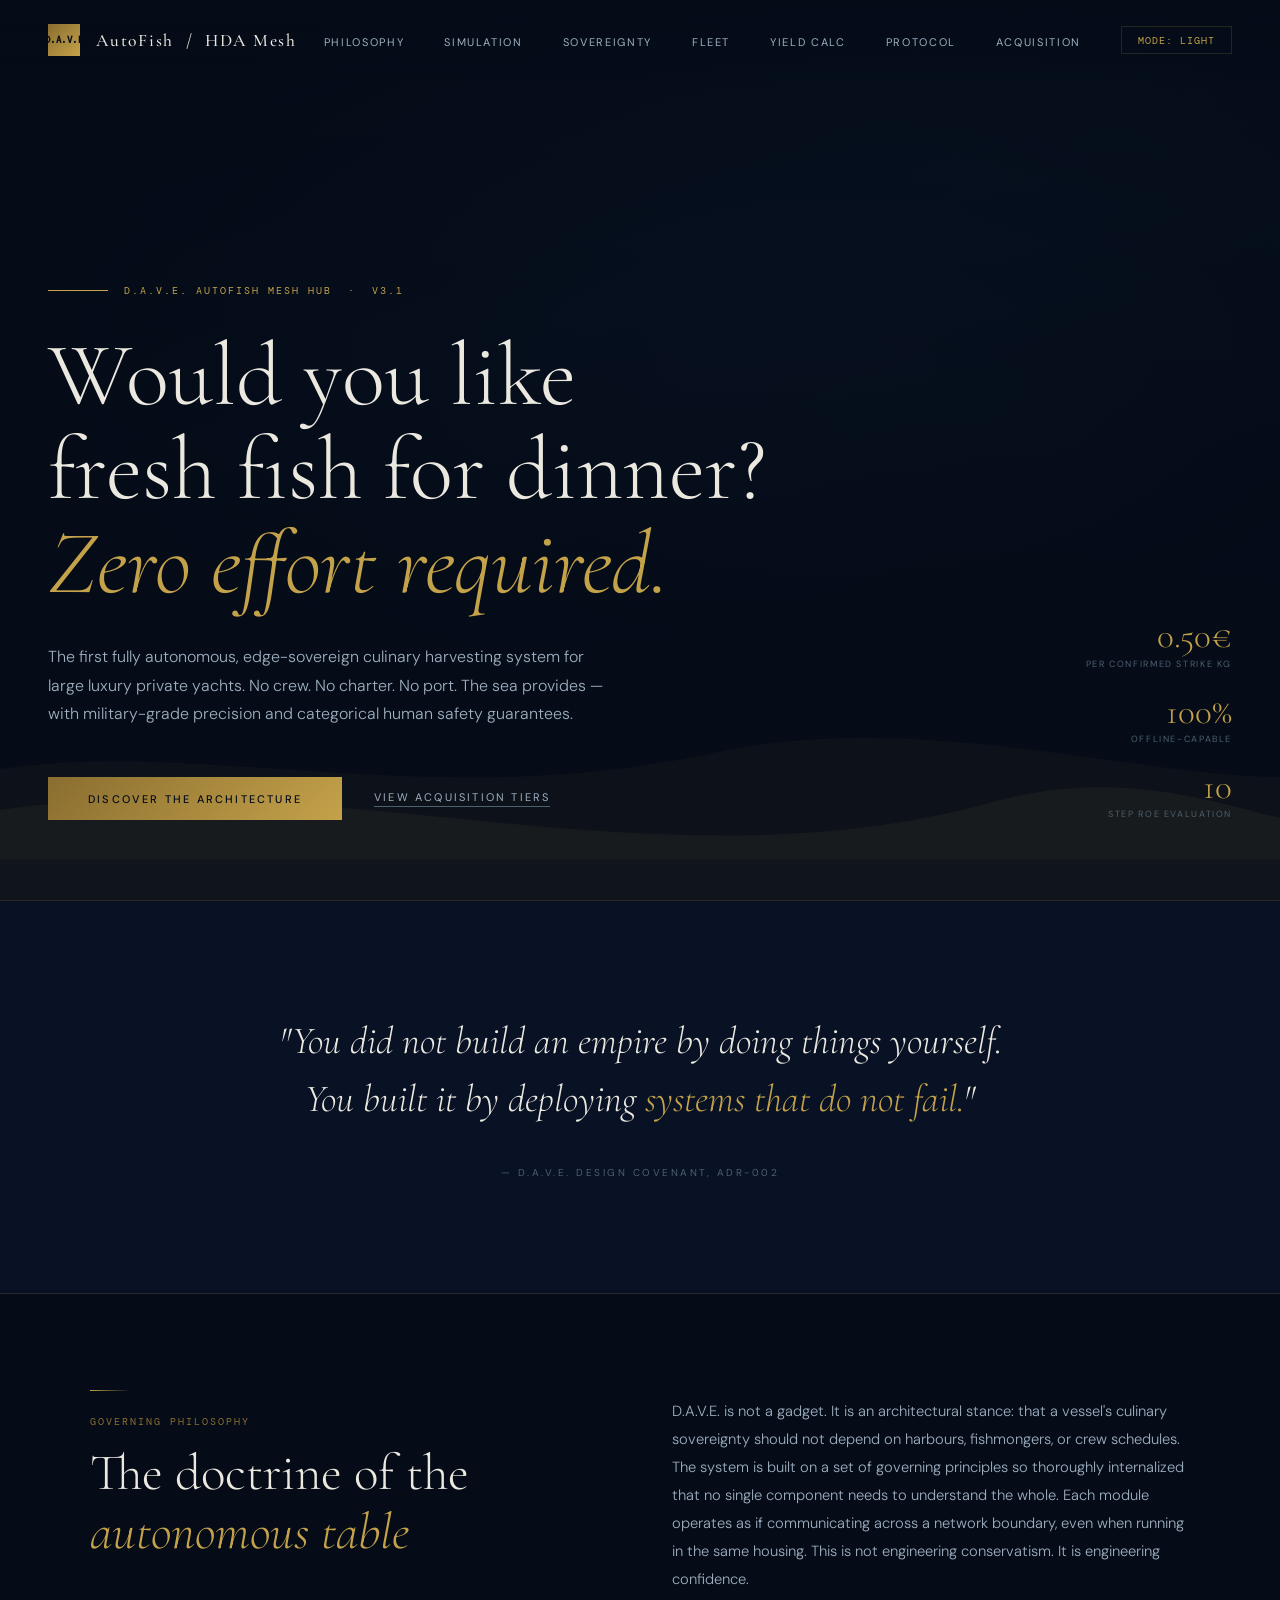
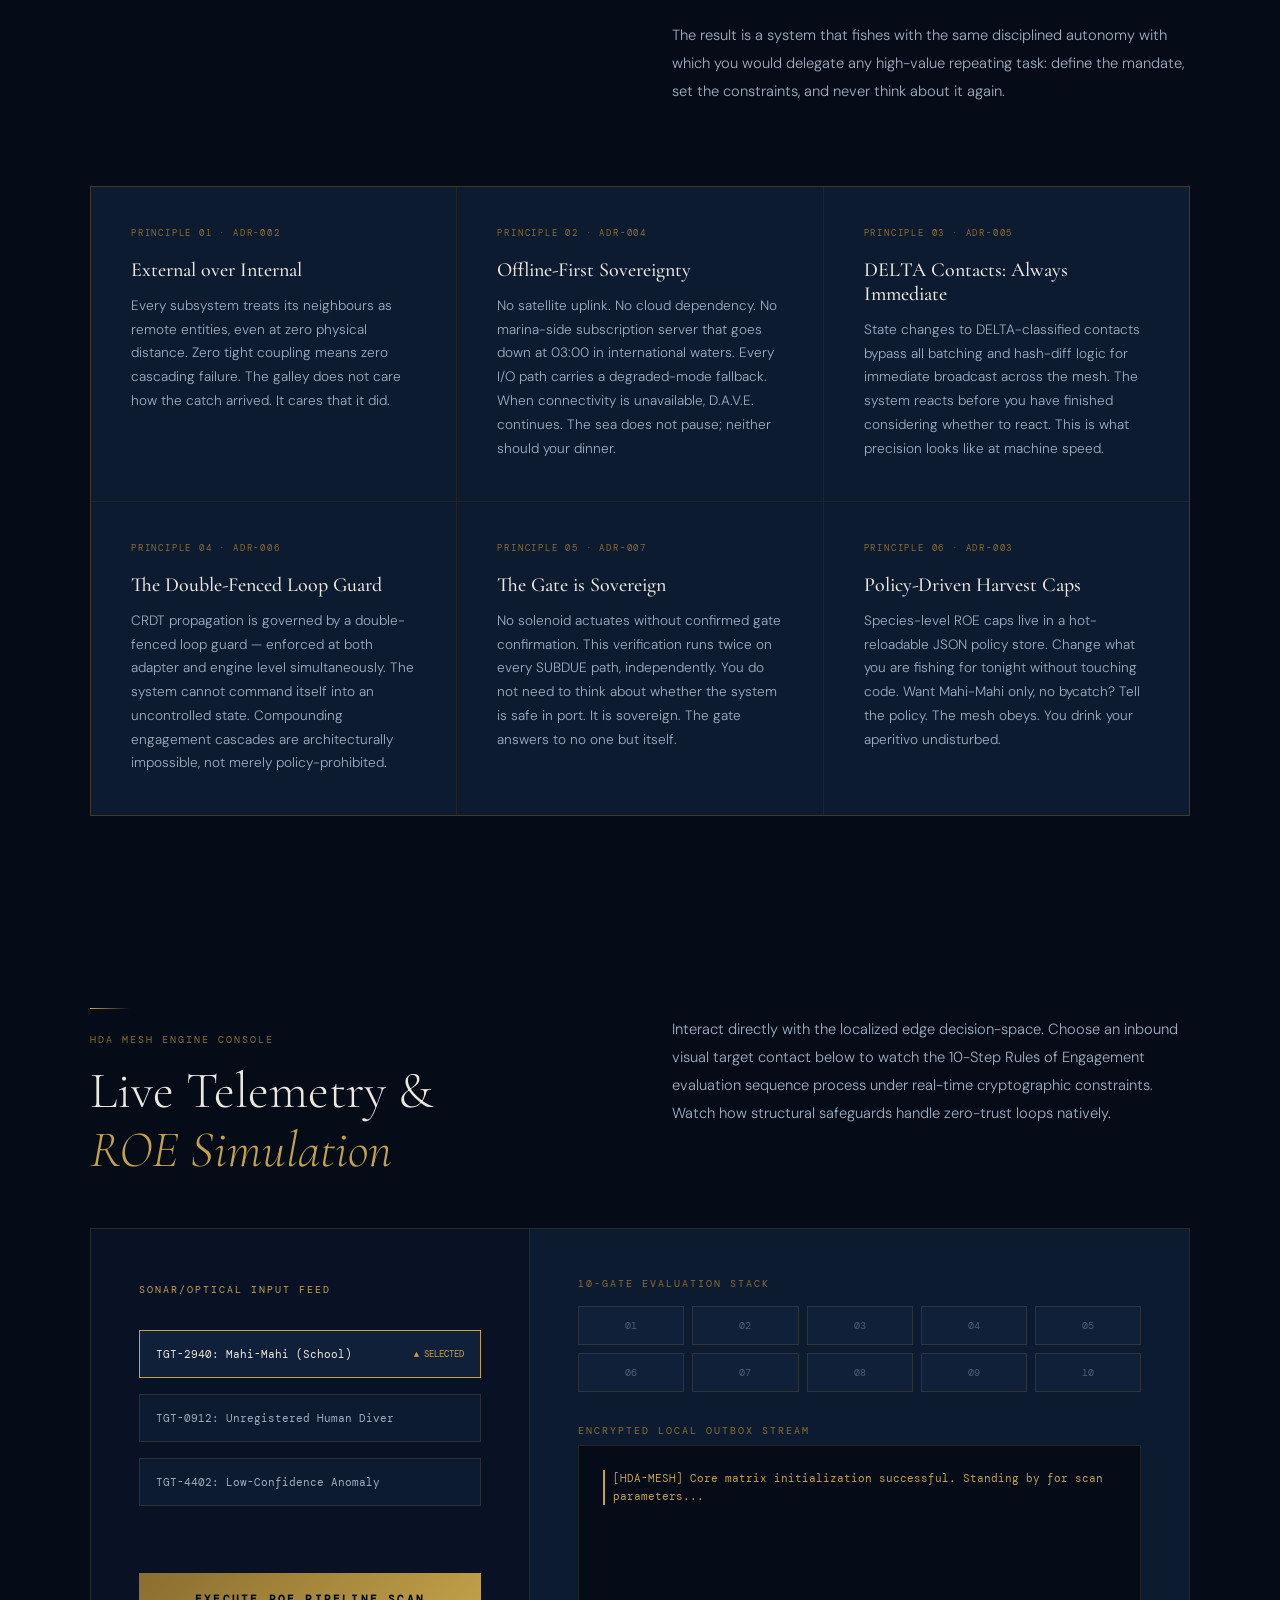
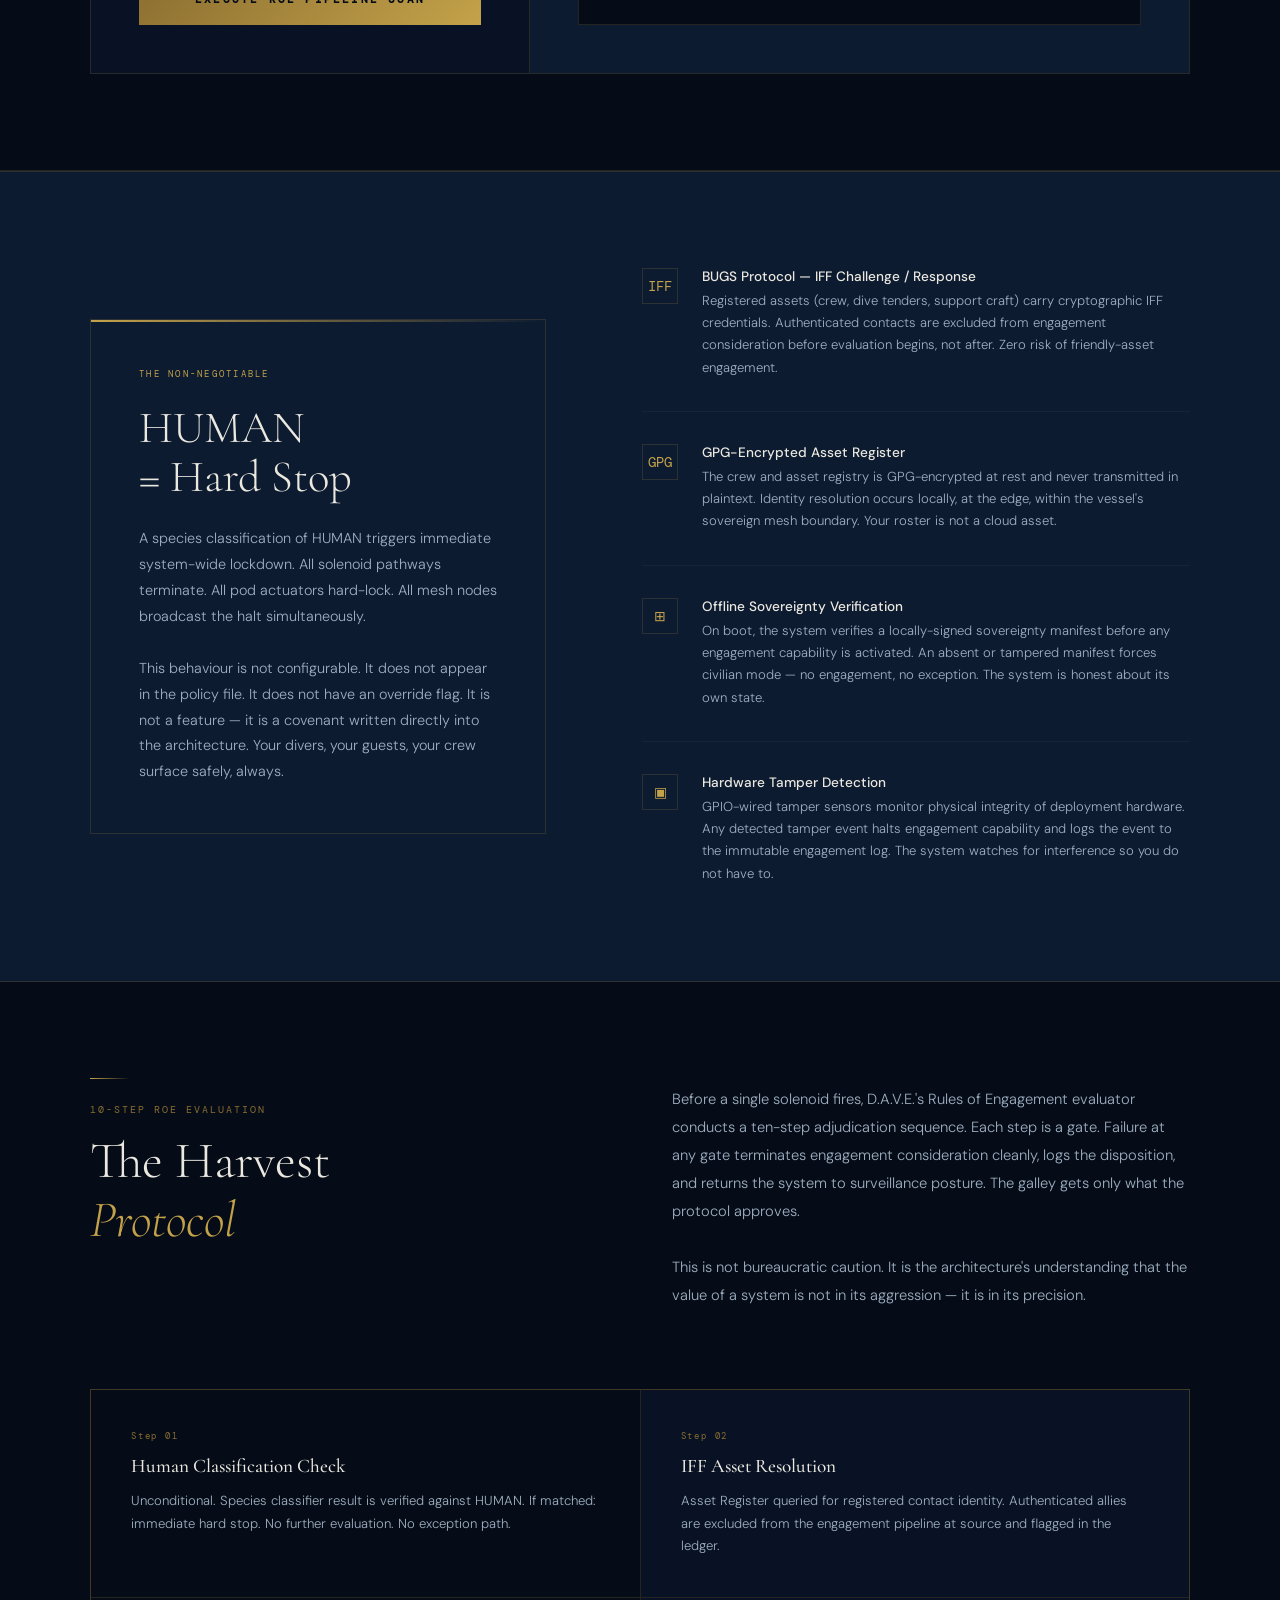
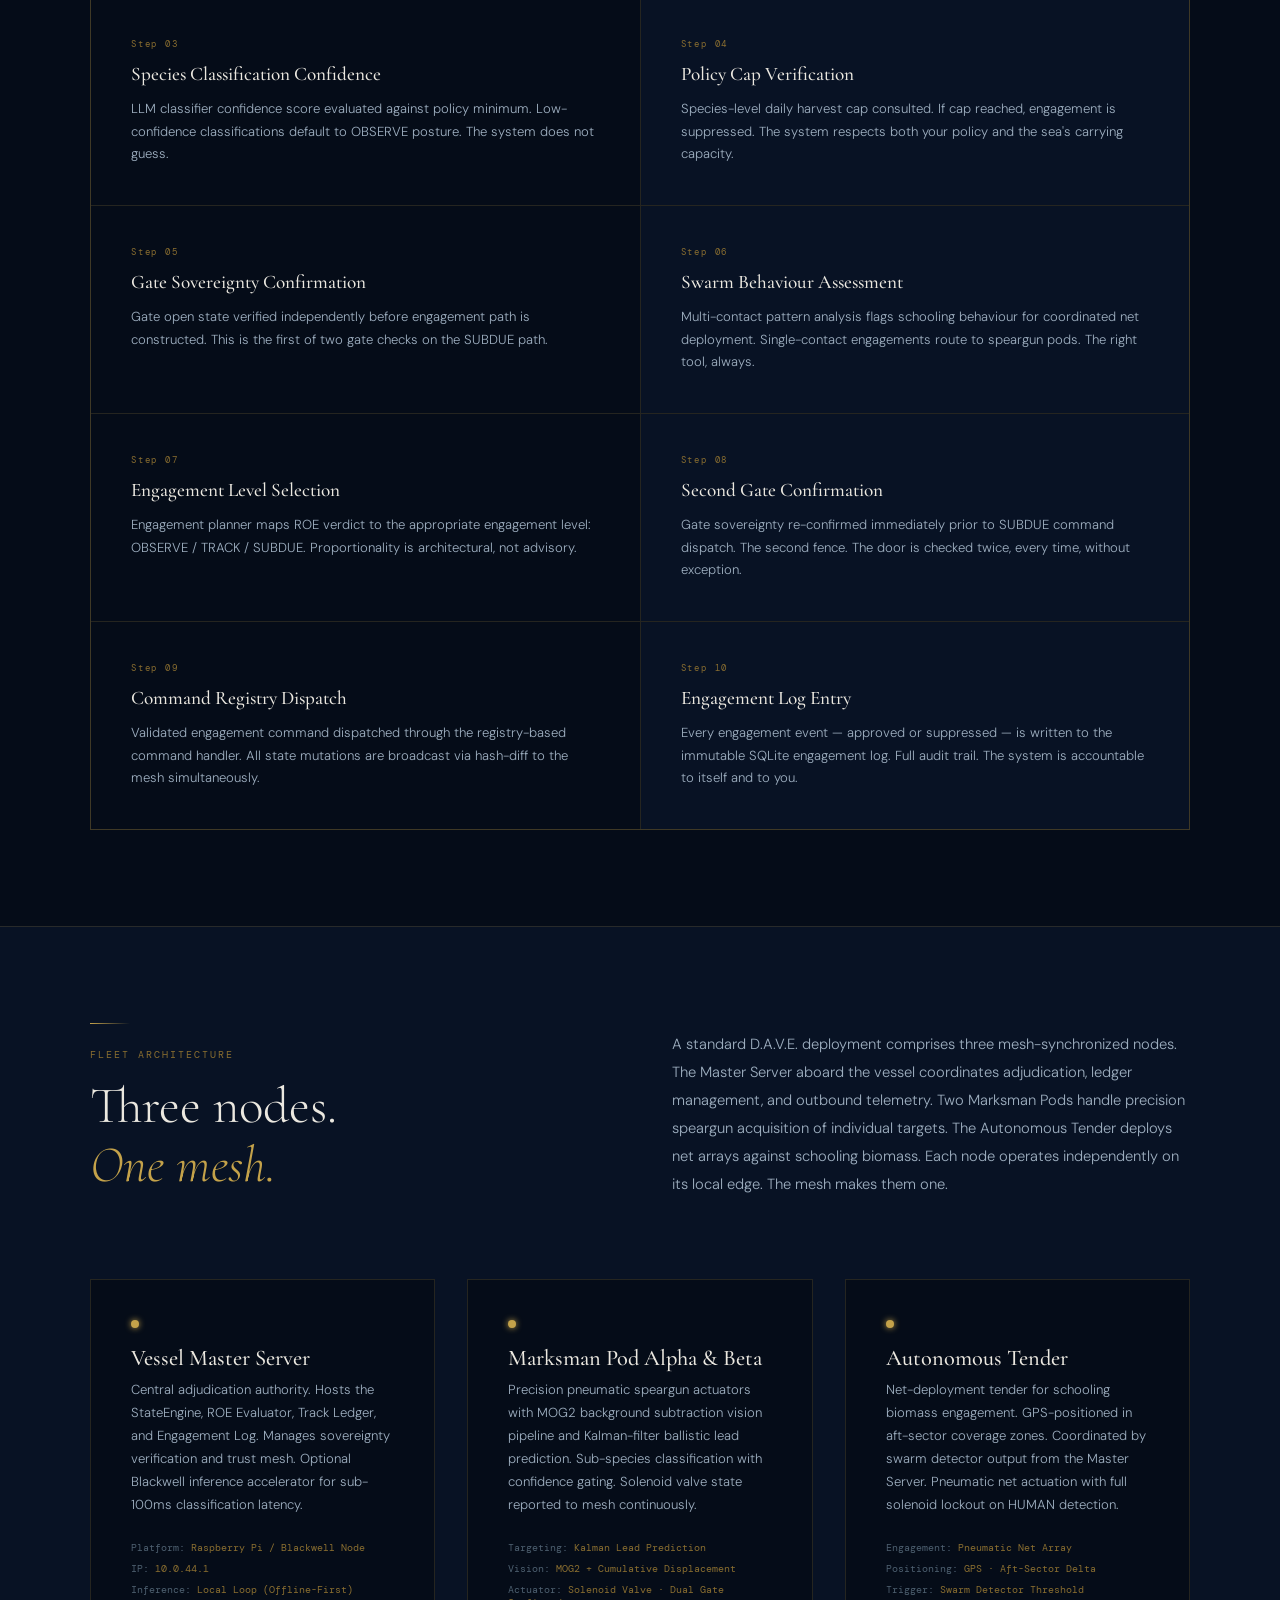
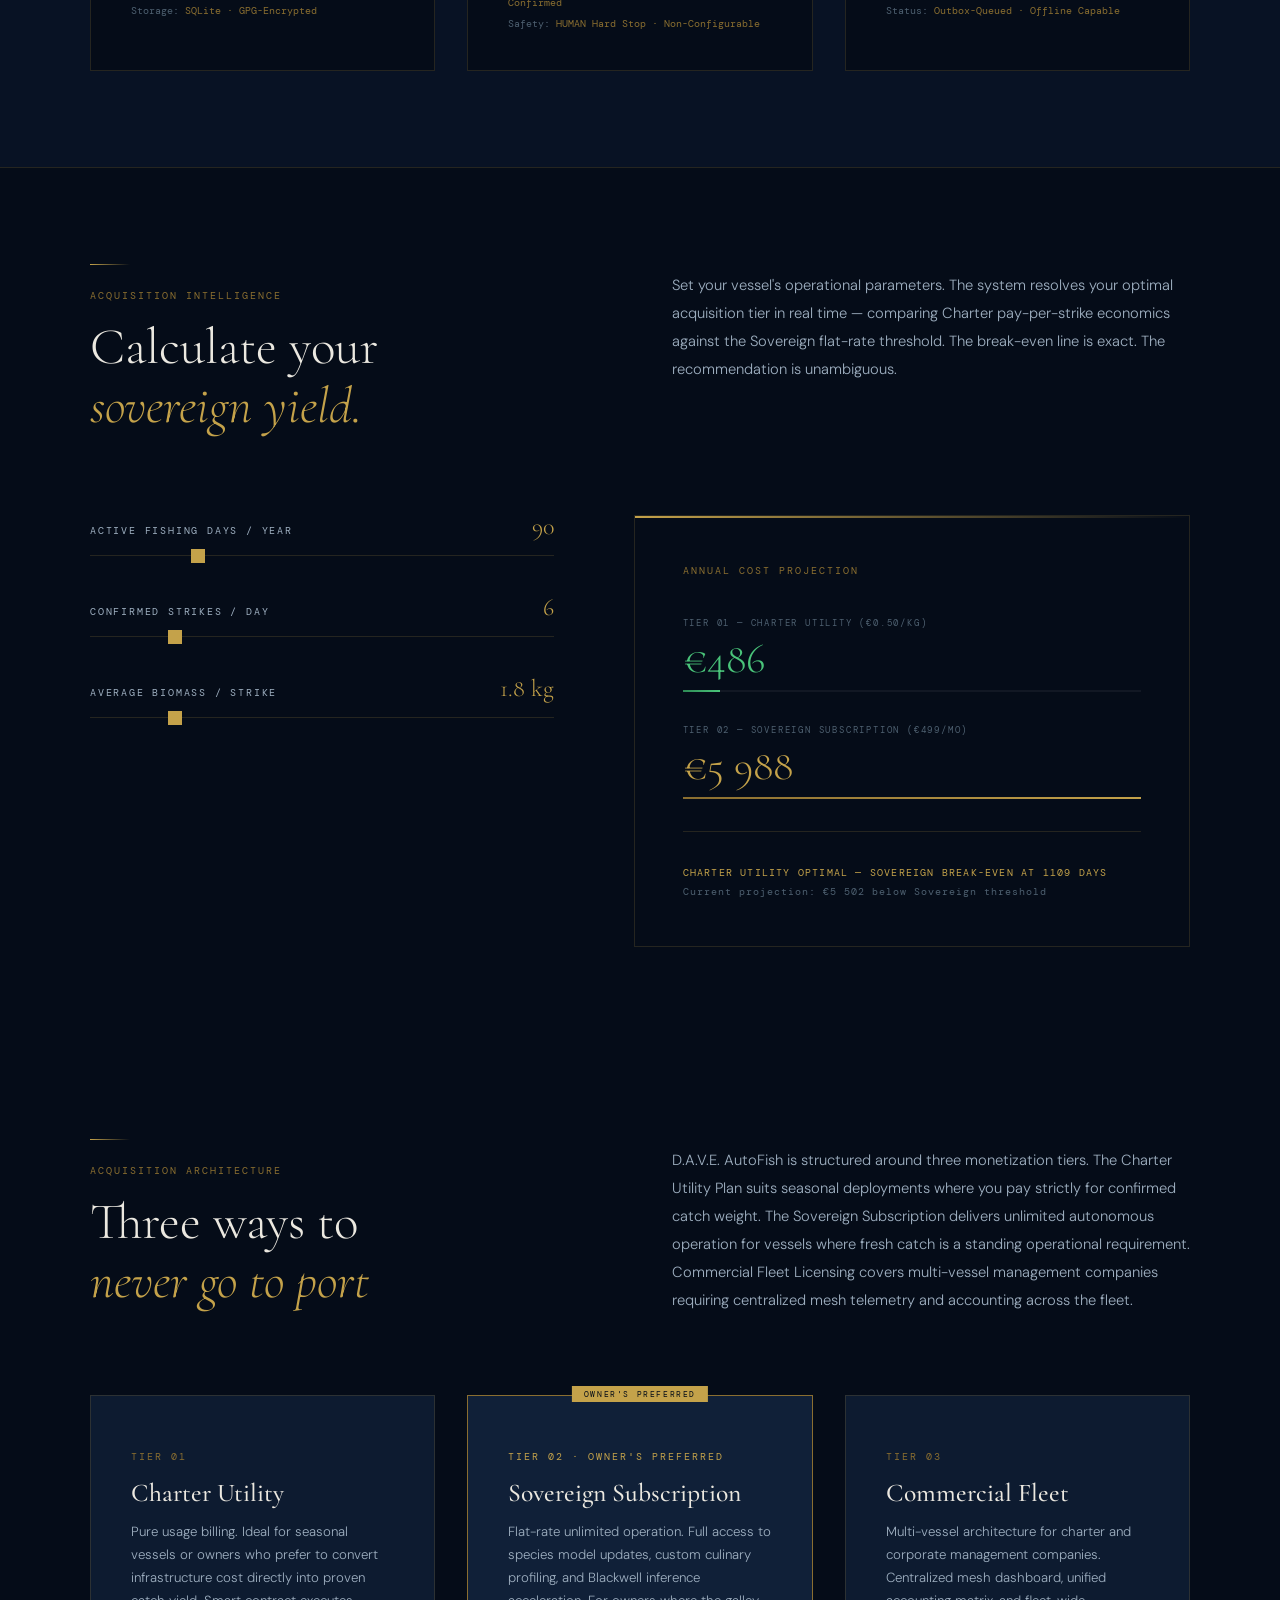
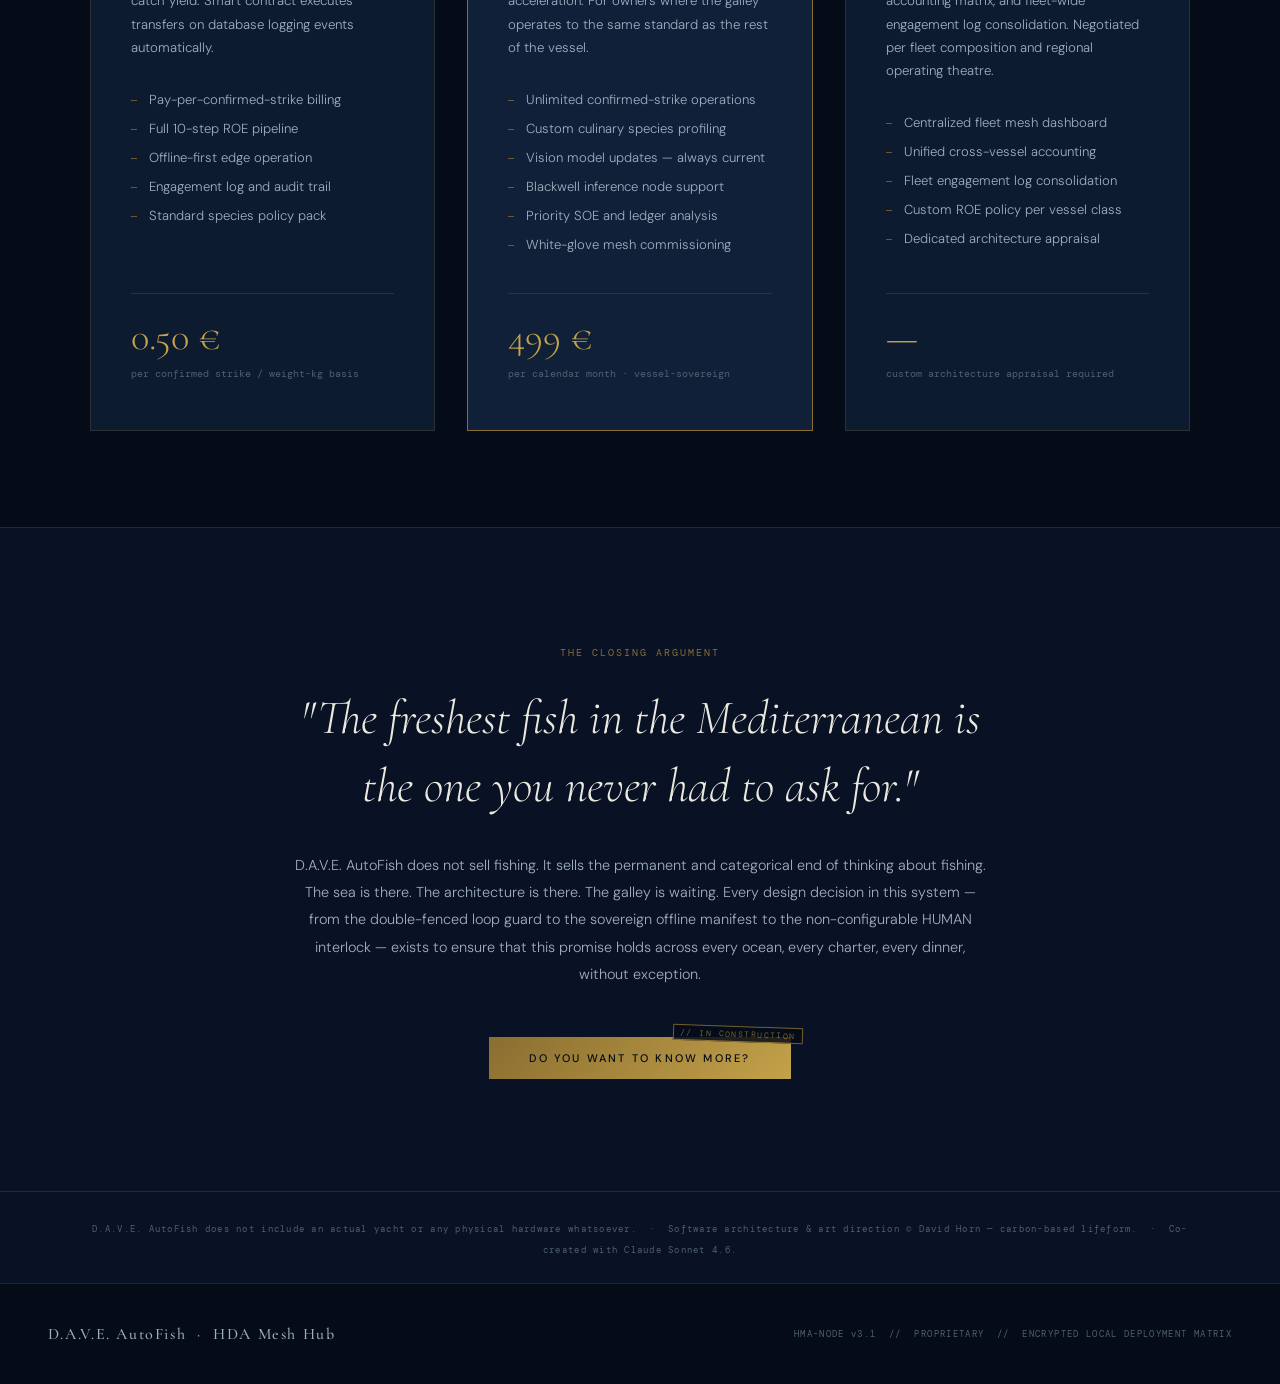
==== commit 912b2035: "update with actual mesh simulation." ====
--- a/index.html
+++ b/index.html
@@ -1512,6 +1512,35 @@
                 color: #c4a24a;
             }
 
+            /* ── DEMO LINK + CONSTRUCTION STAMP ──────────────── */
+            .cta-demo-wrap {
+                position: relative;
+                display: inline-block;
+            }
+
+            .construction-stamp {
+                position: absolute;
+                top: -11px;
+                right: -12px;
+                background: var(--ink);
+                border: 1px solid var(--gold-dim);
+                color: var(--gold-dim);
+                font-family: "DM Mono", monospace;
+                font-size: 8px;
+                letter-spacing: 0.18em;
+                text-transform: uppercase;
+                padding: 2px 6px;
+                pointer-events: none;
+                white-space: nowrap;
+                transform: rotate(2deg);
+                opacity: 0.85;
+                transition: opacity var(--transition-speed);
+            }
+
+            .cta-demo-wrap:hover .construction-stamp {
+                opacity: 0.4;
+            }
+
         </style>
     </head>
     <body>
@@ -2429,9 +2458,12 @@
                     that this promise holds across every ocean, every charter,
                     every dinner, without exception.
                 </p>
-                <a href="mailto:dave@autofish.mesh" class="cta-primary"
-                    >Request a Fleet Architecture Appraisal</a
-                >
+                <div class="cta-demo-wrap">
+                    <a href="./simulation.html" class="cta-primary"
+                        >Do You Want To Know More?</a
+                    >
+                    <span class="construction-stamp">// in construction</span>
+                </div>
             </div>
         </section>
 
